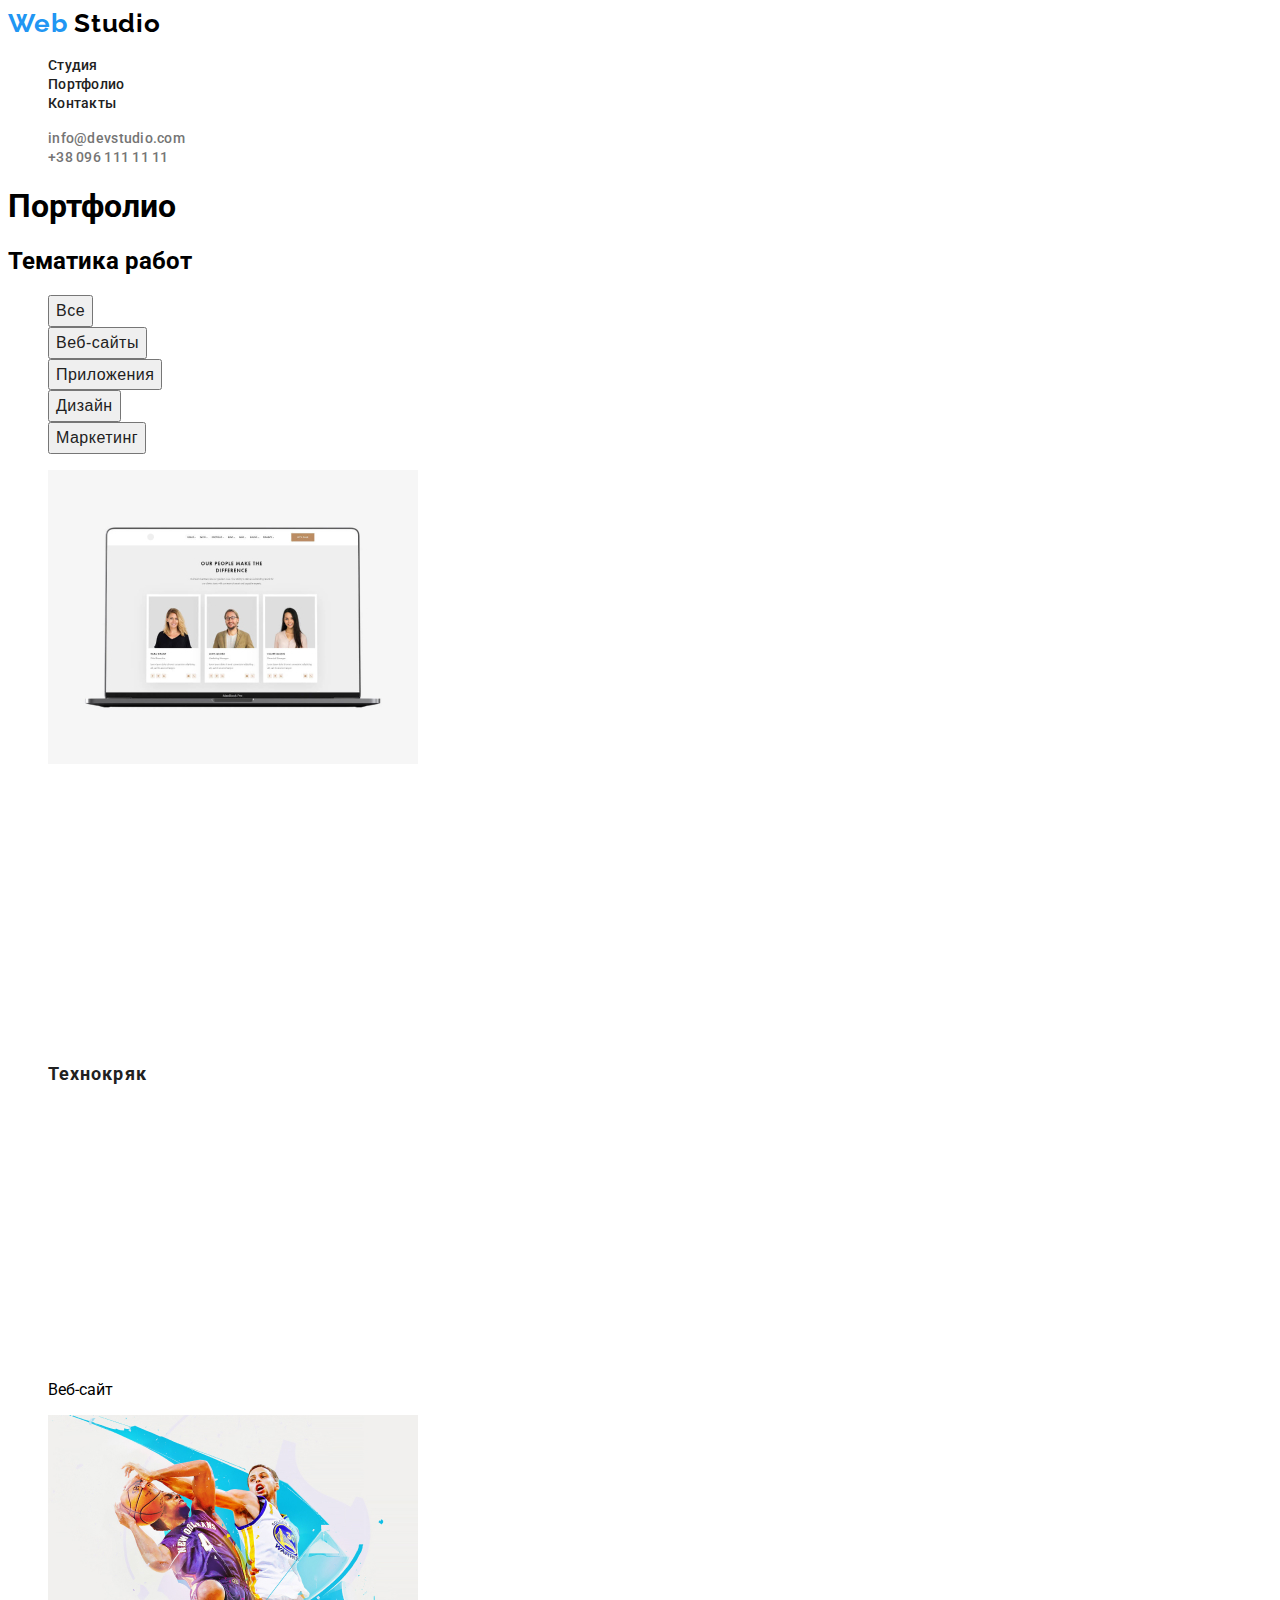
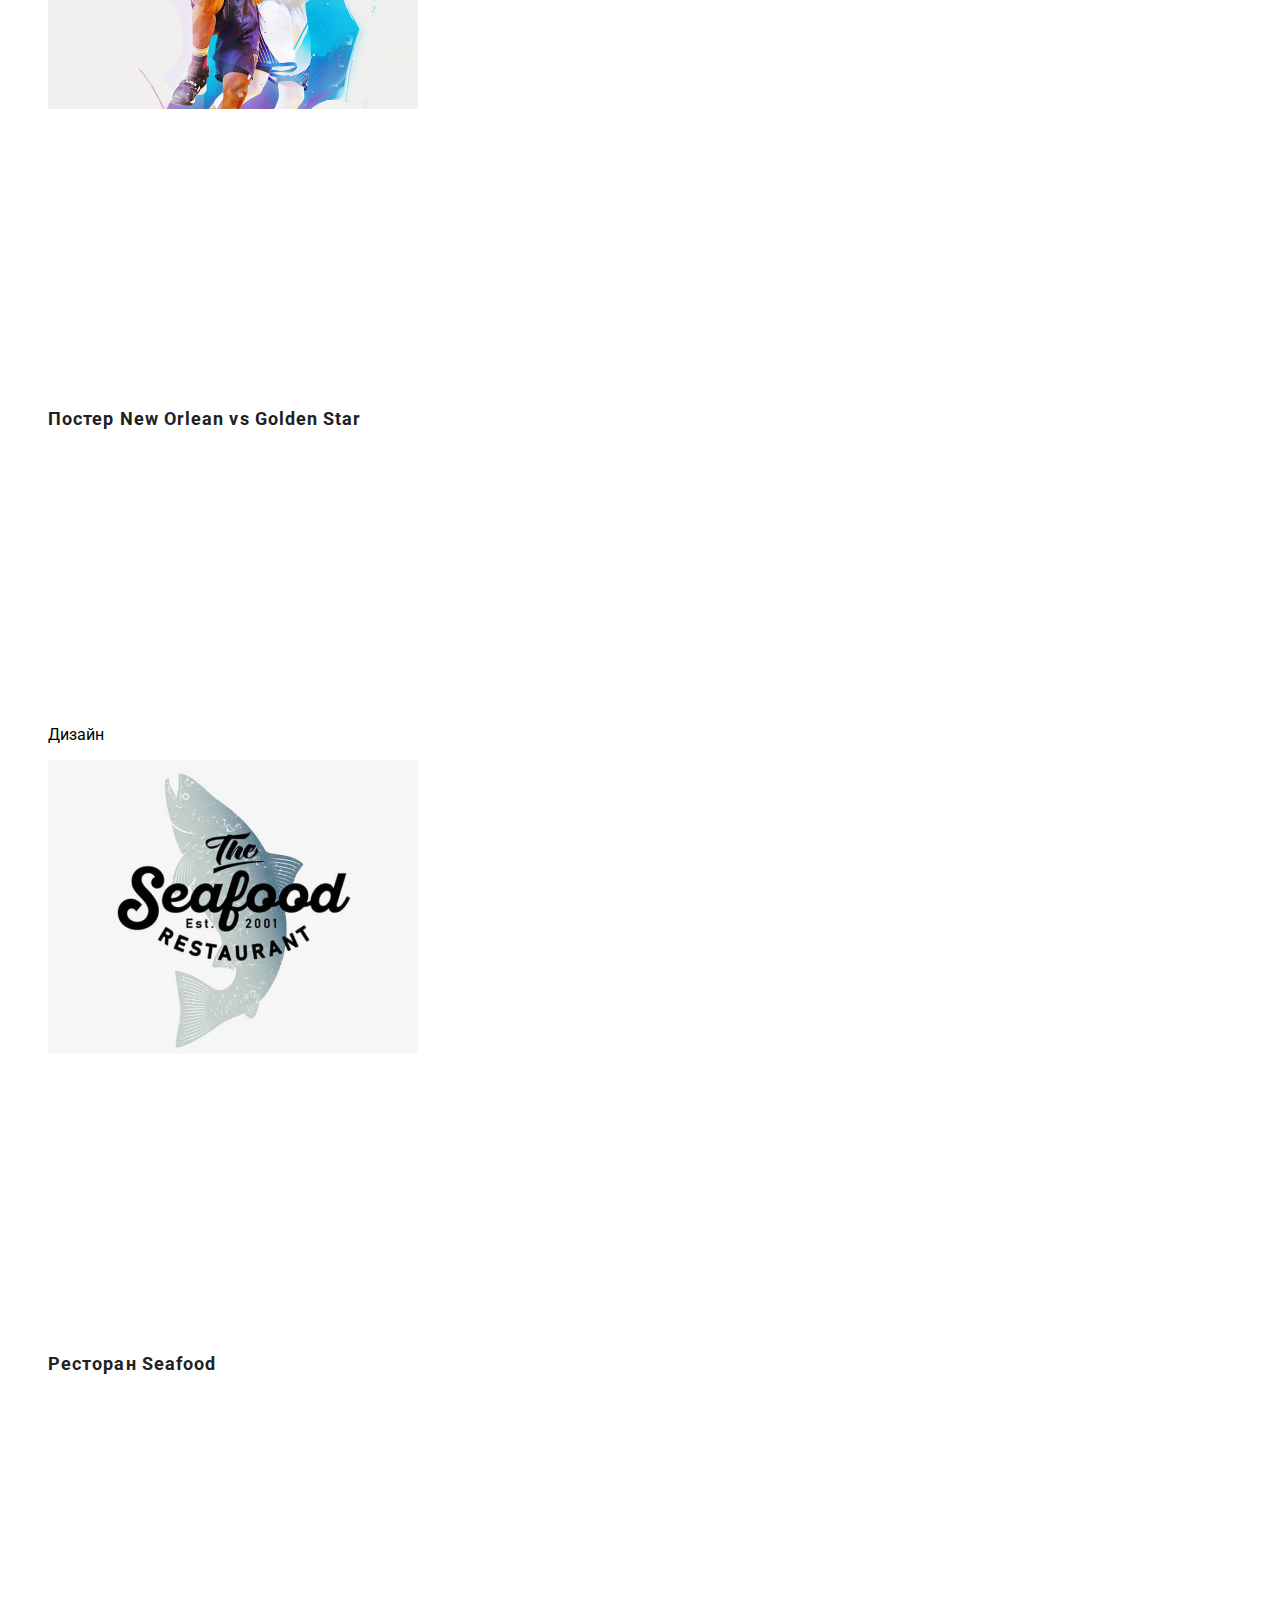
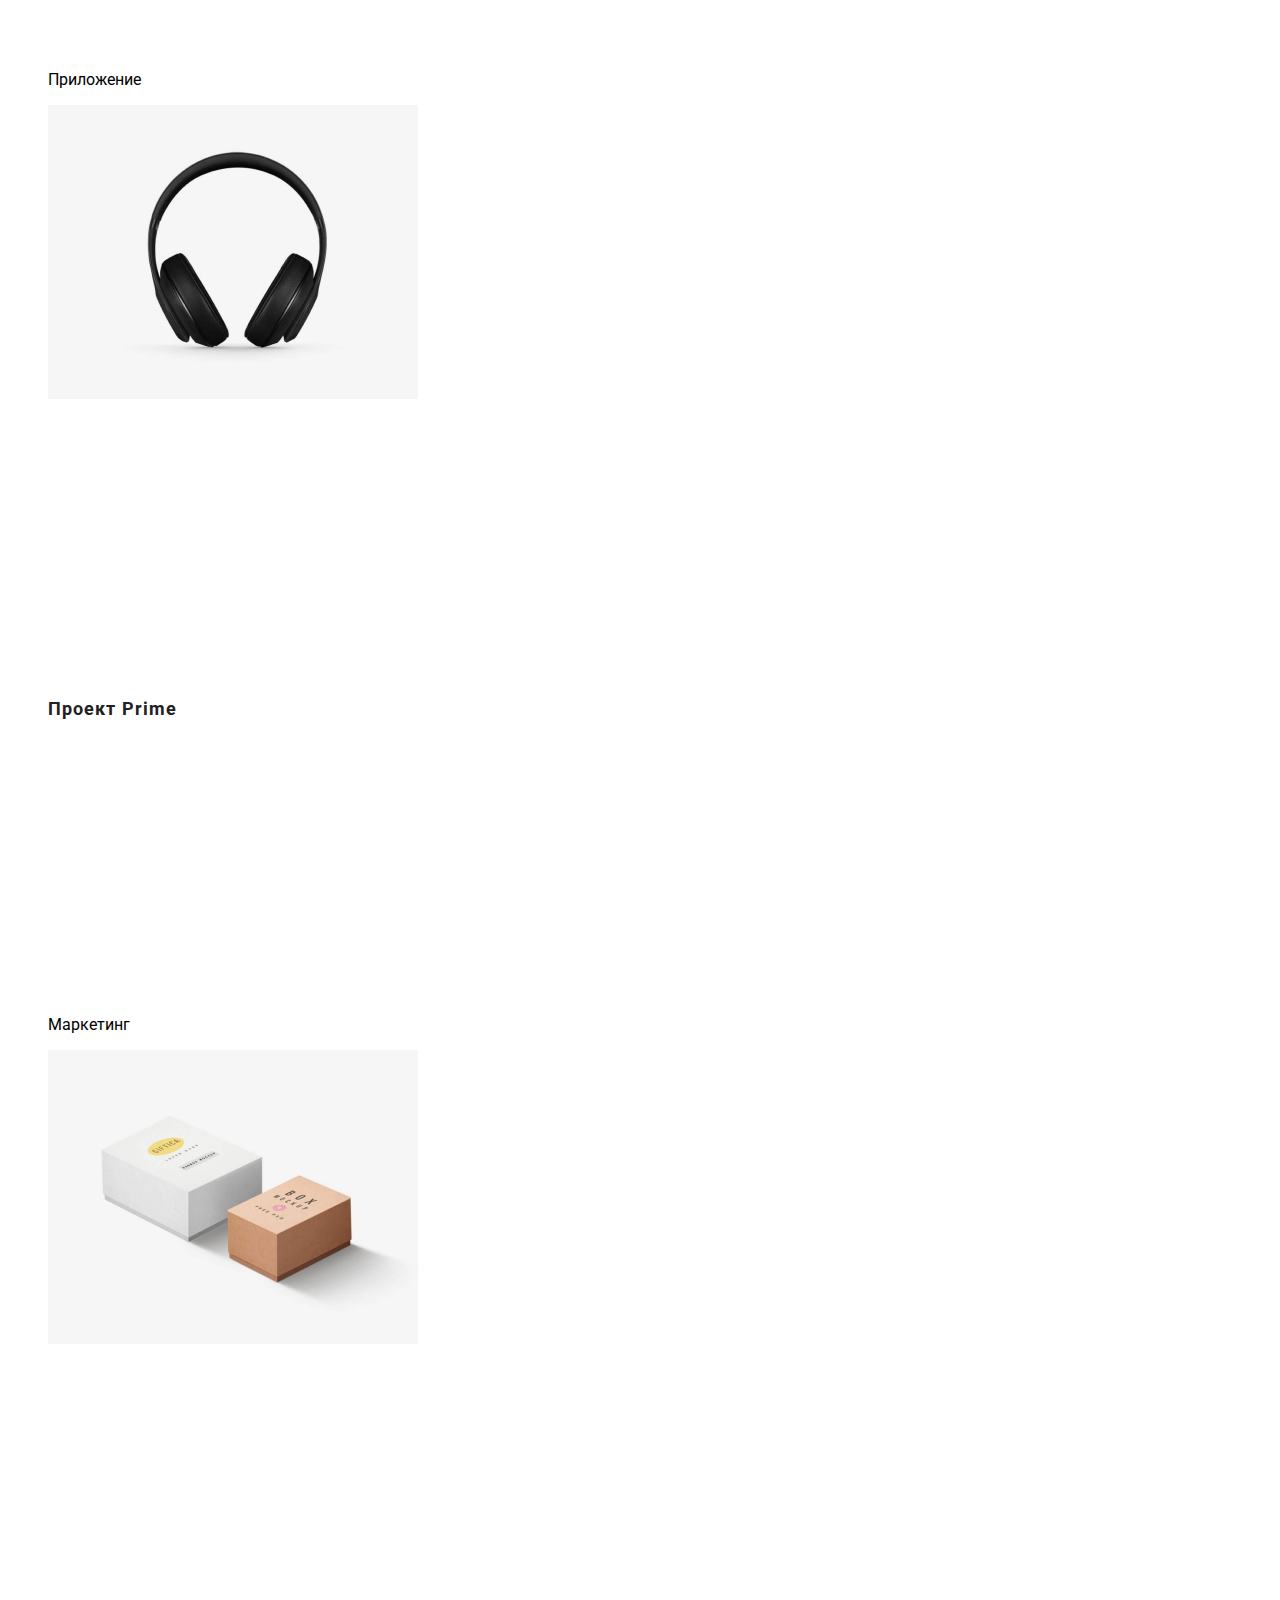
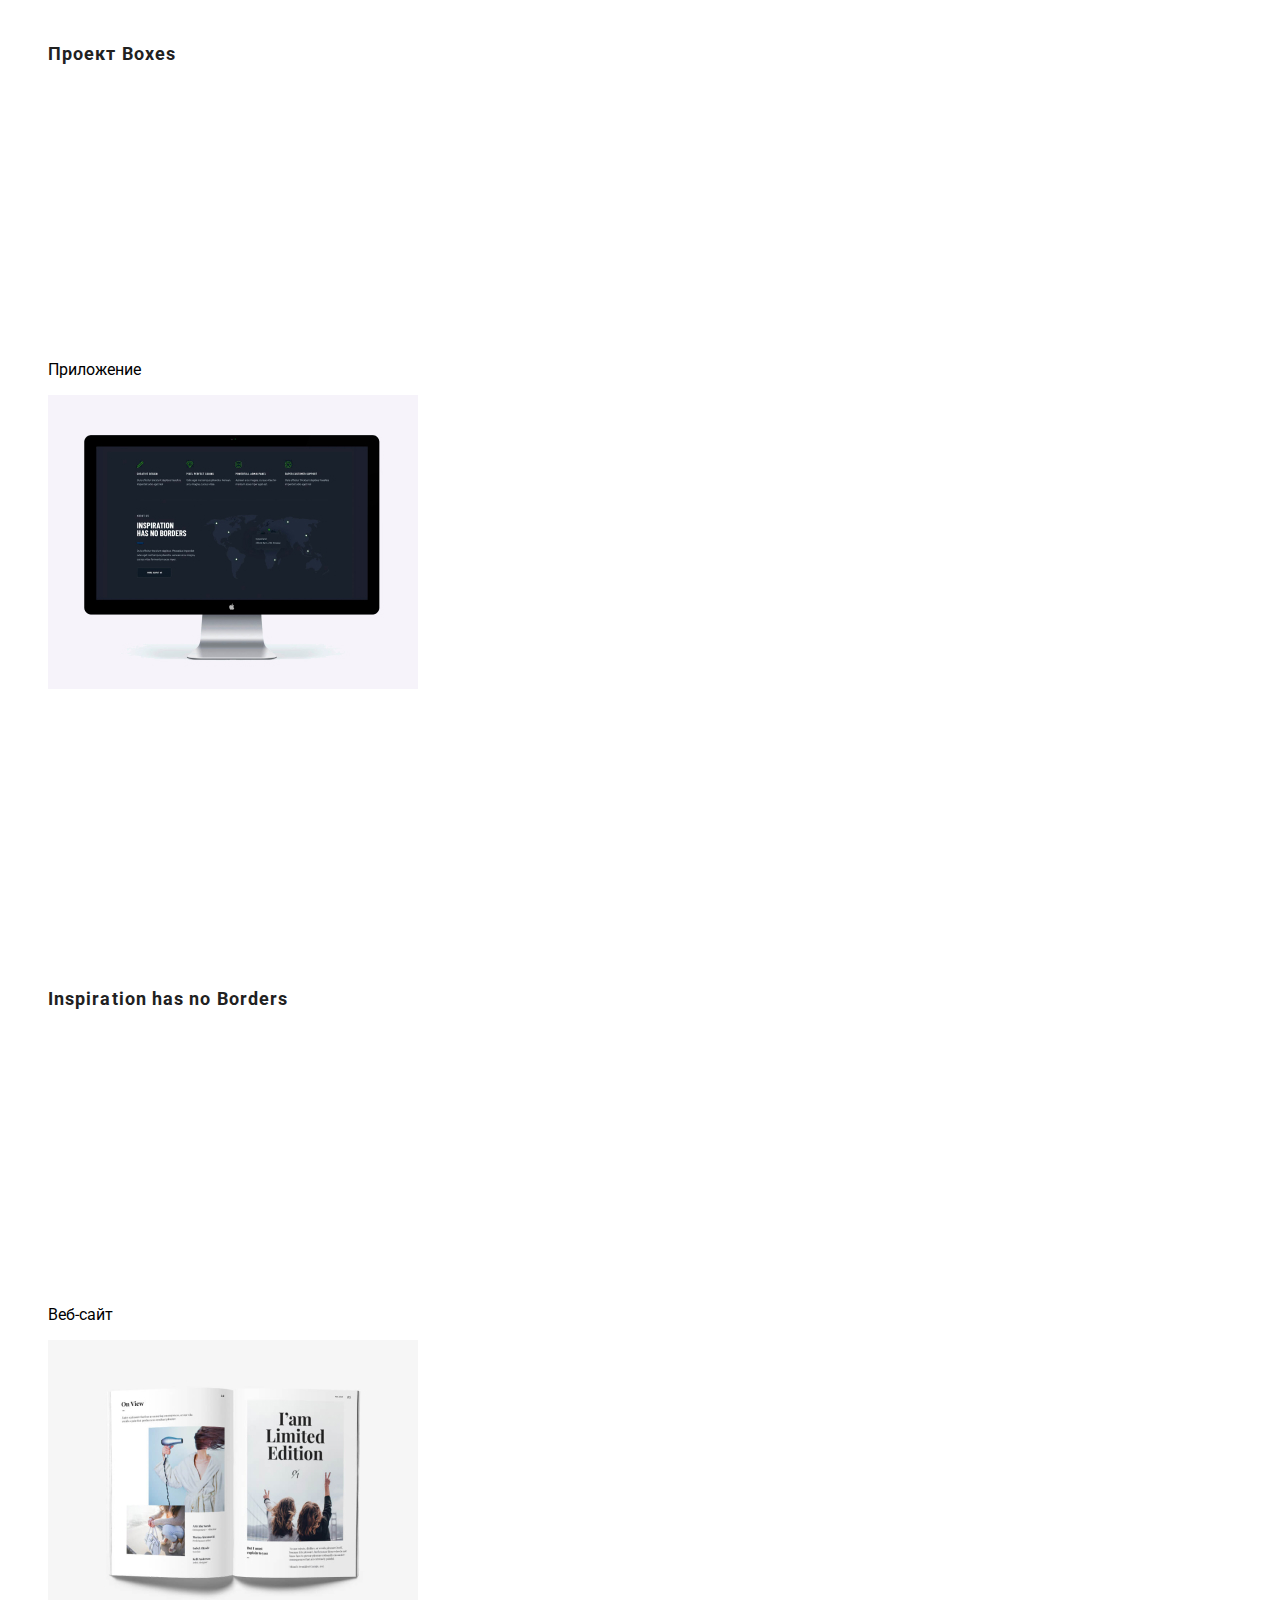
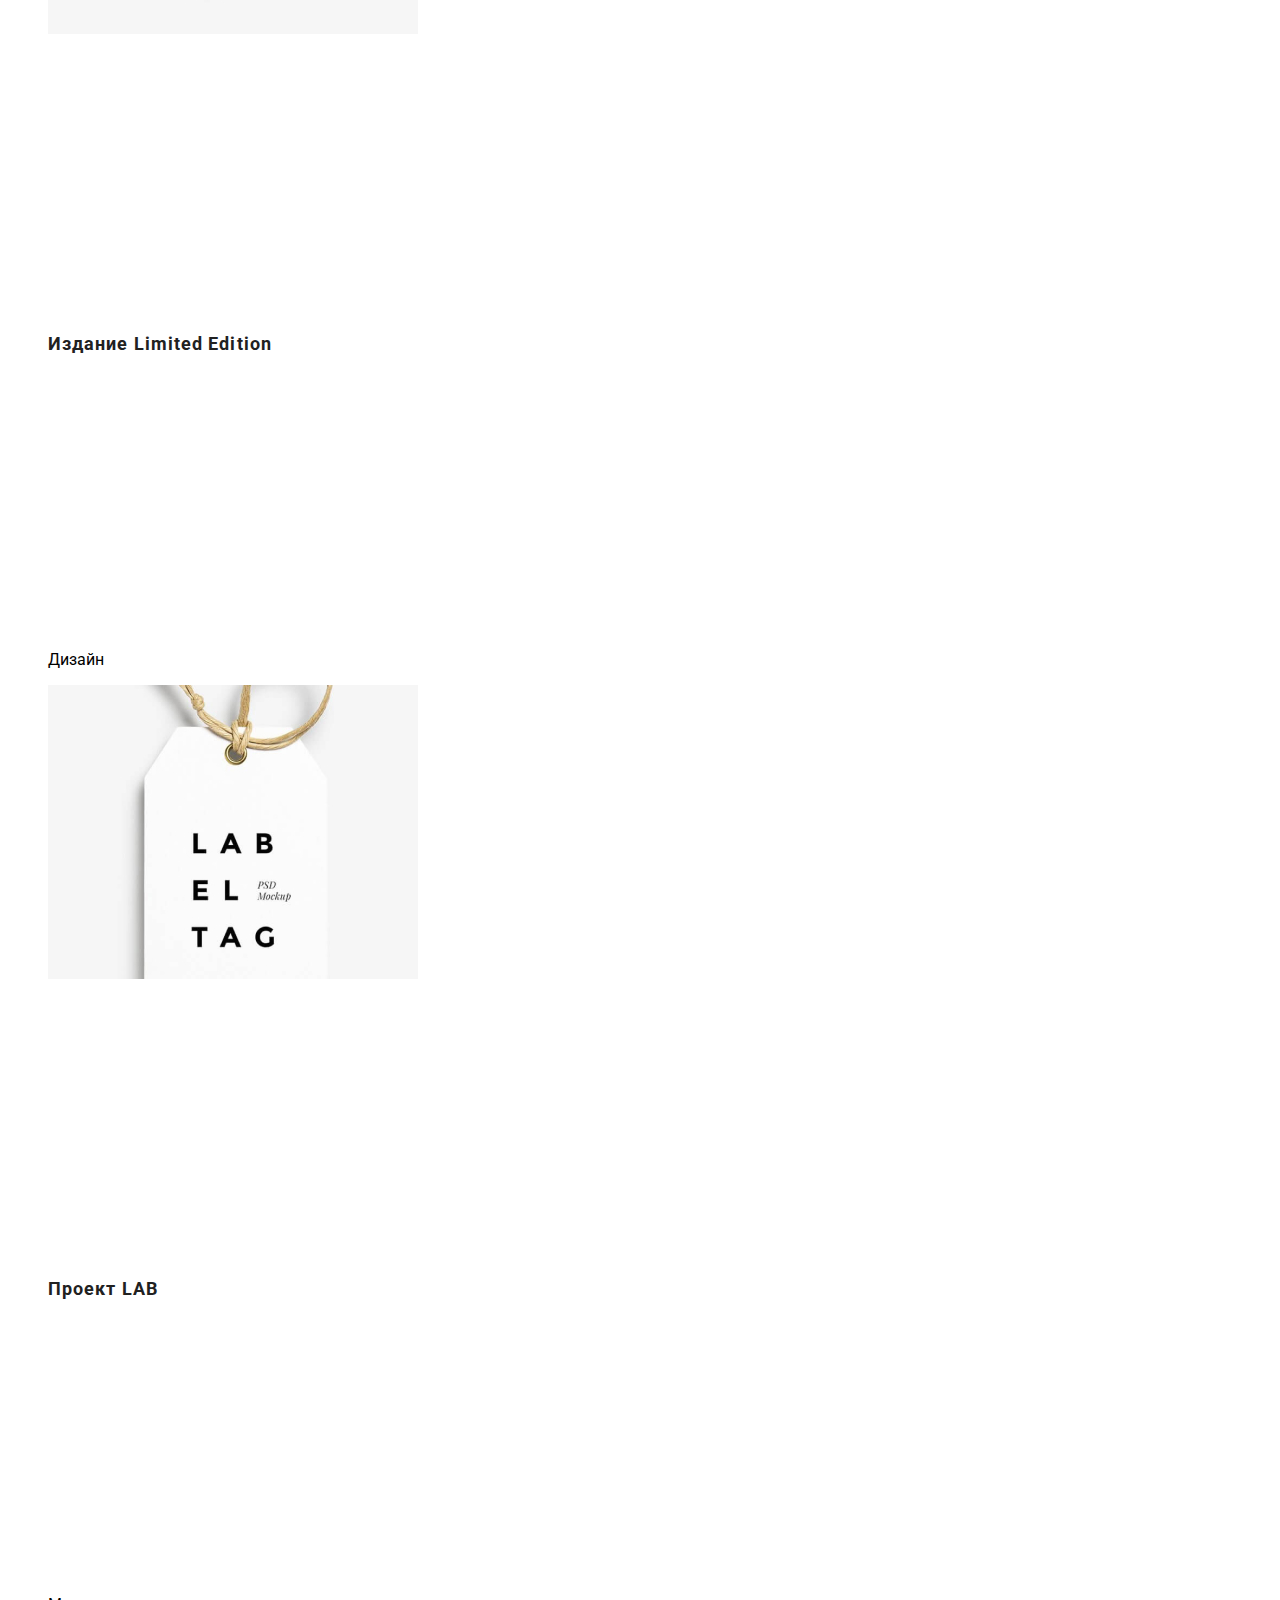
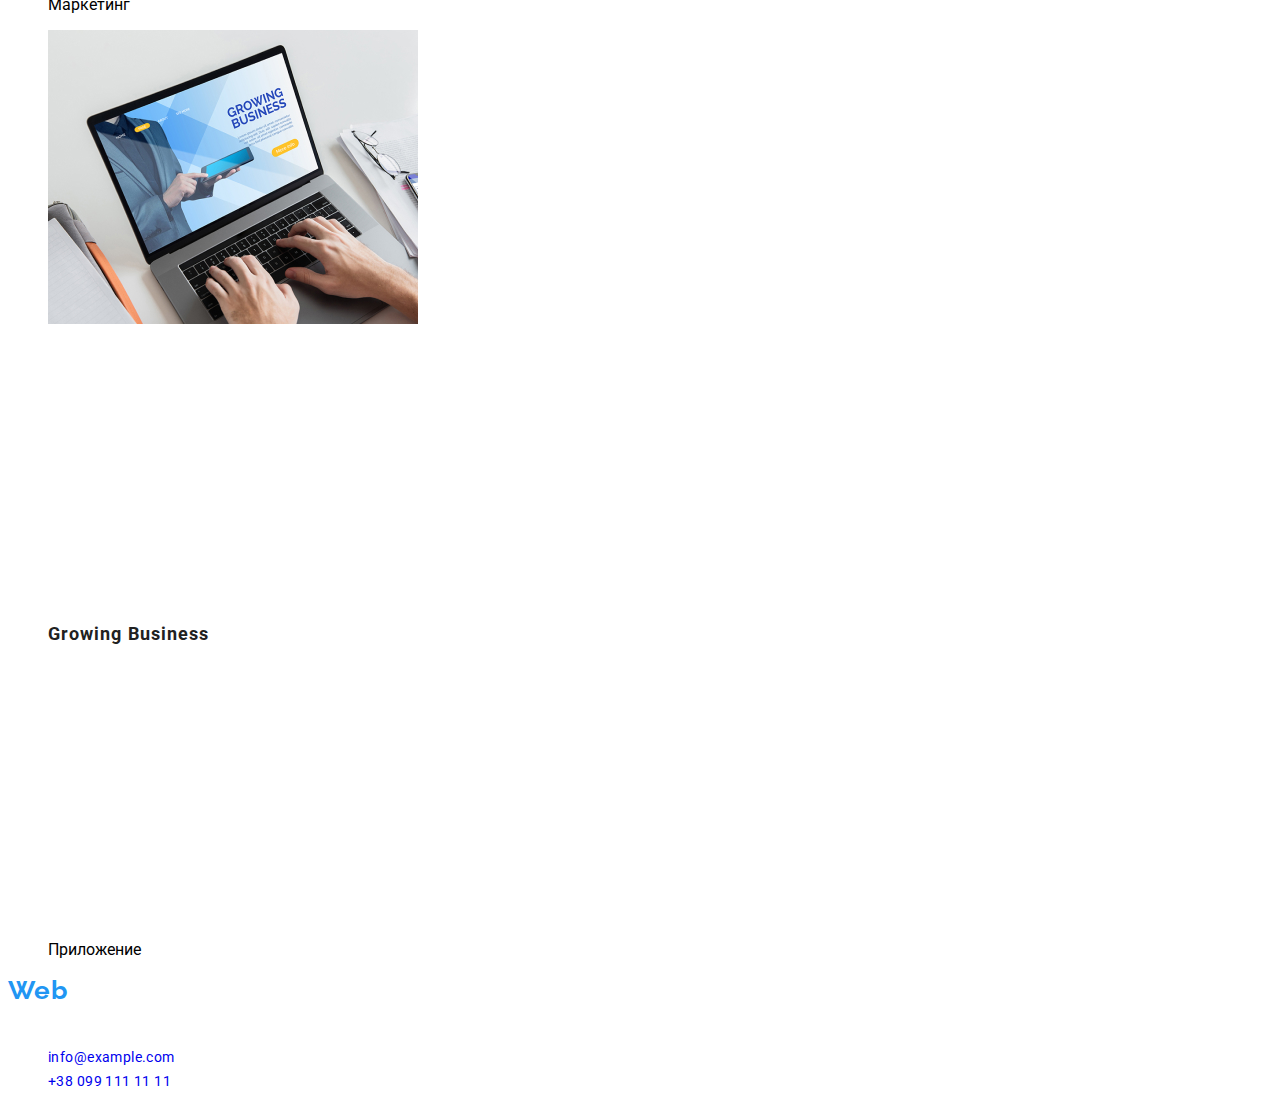
==== portfolio.html @ fb9e9bd5 "finalized index.html, created portfolio.html and styles.css" ====
<!DOCTYPE html>
<html lang="ru">
  <head>
    <meta charset="UTF-8" />
    <meta http-equiv="X-UA-Compatible" content="IE=edge" />
    <meta name="viewport" content="width=device-width, initial-scale=1.0" />
    <title>Портфолио</title>
    <link rel="preconnect" href="https://fonts.googleapis.com" />
    <link rel="preconnect" href="https://fonts.gstatic.com" crossorigin />
    <link
      href="https://fonts.googleapis.com/css2?family=Raleway:wght@700&family=Roboto:wght@400;500;700;900&display=swap"
      rel="stylesheet"
    />
    <link rel="stylesheet" href="./css/styles.css" />
  </head>
  <body>
    <header>
      <nav>
        <a class="logo link" href="" lang="en">
          Web
          <span class="logo-theme-dark">Studio</span>
        </a>
        <ul class="menu list">
          <li class="menu-item">
            <a class="menu-link link active-link" href="#studio">Студия</a>
          </li>
          <li class="menu-item">
            <a class="menu-link link" href="">Портфолио</a>
          </li>
          <li class="menu-item">
            <a class="menu-link link" href="#contacts">Контакты</a>
          </li>
        </ul>
      </nav>
      <ul class="list">
        <li>
          <a class="contact-mail link" href="mailto:info@devstudio.com">
            info@devstudio.com
          </a>
        </li>
        <li>
          <a class="contact-phone-number link" href="tel:+380961111111">
            +38 096 111 11 11
          </a>
        </li>
      </ul>
    </header>
    <main>
      <h1>Портфолио</h1>
      <section class="themes">
        <h2>Тематика работ</h2>
        <ul class="list">
          <li><button class="themes-link" type="button">Все</button></li>
          <li><button class="themes-link" type="button">Веб-сайты</button></li>
          <li><button class="themes-link" type="button">Приложения</button></li>
          <li><button class="themes-link" type="button">Дизайн</button></li>
          <li><button class="themes-link" type="button">Маркетинг</button></li>
        </ul>
      </section>
      <section>
        <!--<h2>Наши работы</h2>-->
        <ul class="list">
          <li class="our-projects">
            <img
              src="./images/portfolio/технокряк.jpg"
              width="370"
              height="294"
              alt="фото людей на экране ноутбука"
            />
            <h3 class="name-project">Технокряк</h3>
            <p class="type-project">Веб-сайт</p>
          </li>
          <li class="our-projects">
            <img
              src="./images/portfolio/Постер New Orlean vs Golden Star.jpg"
              width="370"
              height="294"
              alt="мужчины играют в баскетбол"
            />
            <h3 class="name-project">
              Постер
              <span lang="en">New Orlean vs Golden Star</span>
            </h3>
            <p class="type-project">Дизайн</p>
          </li>
          <li class="our-projects">
            <img
              src="./images/portfolio/Ресторан Seafood.jpg"
              width="370"
              height="294"
              alt="логотип ресторана"
            />
            <h3 class="name-project">
              Ресторан
              <span lang="en">Seafood</span>
            </h3>
            <p class="type-project">Приложение</p>
          </li>
          <li class="our-projects">
            <img
              src="./images/portfolio/Проект Prime.jpg"
              width="370"
              height="294"
              alt="изображение наушников"
            />
            <h3 class="name-project">
              Проект
              <span lang="en">Prime</span>
            </h3>
            <p class="type-project">Маркетинг</p>
          </li>
          <li class="our-projects">
            <img
              src="./images/portfolio/Проект Boxes.jpg"
              width="370"
              height="294"
              alt="две коробки"
            />
            <h3 class="name-project">
              Проект
              <span lang="en">Boxes</span>
            </h3>
            <p class="type-project">Приложение</p>
          </li>
          <li class="our-projects">
            <img
              src="./images/portfolio/Inspiration has no Borders.jpg"
              width="370"
              height="294"
              alt="изображение сайта на мониторе"
            />
            <h3 class="name-project" lang="en">Inspiration has no Borders</h3>
            <p class="type-project">Веб-сайт</p>
          </li>
          <li class="our-projects">
            <img
              src="./images/portfolio/Издание Limited Edition.jpg"
              width="370"
              height="294"
              alt="раскрытый журнал"
            />
            <h3 class="name-project">
              Издание
              <span lang="en">Limited Edition</span>
            </h3>
            <p class="type-project">Дизайн</p>
          </li>
          <li class="our-projects">
            <img
              src="./images/portfolio/Проект LAB.jpg"
              width="370"
              height="294"
              alt="ярлык с логотипом"
            />
            <h3 class="name-project">
              Проект
              <span lang="en">LAB</span>
            </h3>
            <p class="type-project">Маркетинг</p>
          </li>
          <li class="our-projects">
            <img
              src="./images/portfolio/Growing Business.jpg"
              width="370"
              height="294"
              alt="мужские руки на клавиатуре ноутбука"
            />
            <h3 class="name-project" lang="en">Growing Business</h3>
            <p class="type-project">Приложение</p>
          </li>
        </ul>
      </section>
    </main>
    <footer id="contacts">
      <a class="logo link" href="" lang="en">
        Web
        <span class="logo-theme-light">Studio</span>
      </a>
      <address>
        <ul class="contact-list list">
          <li class="contact-list-item">
            <a
              class="link location"
              href="https://goo.gl/maps/EiWbAoDr9SkQRKCE8"
              target="_blank"
              rel="noopener noreferrer"
            >
              г. Киев, пр-т Леси Украинки, 26
            </a>
          </li>
          <li class="contact-list-item">
            <a class="link" href="mailto:info@example.com">info@example.com</a>
          </li>
          <li class="contact-list-item">
            <a class="link" href="tel:+380991111111">+38 099 111 11 11</a>
          </li>
        </ul>
      </address>
    </footer>
  </body>
</html>
---- css/styles.css ----
:root {
  --main-font: 'Roboto', sans-serif;
  --secondary-font: 'Raleway', sans-serif;
}
.link {
  text-decoration: none;
}
.list {
  list-style: none;
}
body {
  font-family: var(--main-font);
}
/*============ HEADER ============*/
.menu-link {
  font-weight: 500;
  font-size: 14px;
  line-height: 1.14;
  letter-spacing: 0.02em;
  color: #212121;
}
.active-link:active {
  color: #2196f3;
}

.contact-mail {
  font-weight: 500;
  font-size: 14px;
  line-height: 1.14;
  letter-spacing: 0.02em;
  color: #757575;
}
.contact-mail:hover,
.contact-mail:focus {
  color: #2196f3;
}

.contact-phone-number {
  font-weight: 500;
  font-size: 14px;
  line-height: 1.14;
  letter-spacing: 0.02em;
  color: #757575;
}

/*============ /HEADER ============*/
/*============ HERO ============*/
.hero-title {
  font-weight: 900;
  font-size: 44px;
  line-height: 1.36;
  text-align: center;
  letter-spacing: 0.06em;
  text-transform: uppercase;
  color: #ffffff;
}
.modal-btn {
  font-weight: 700;
  font-size: 16px;
  line-height: 1.88;
  display: flex;
  align-items: center;
  text-align: center;
  letter-spacing: 0.06em;
  color: #ffffff;
}
.modal-btn:hover,
.modal-btn:focus {
  color: #ffffff;
}
/*============ /HERO ============*/
/*============ COMPONENTS ============*/
.logo {
  font-family: var(--secondary-font);
  font-weight: 700;
  font-size: 26px;
  line-height: 1.19;
  letter-spacing: 0.03em;
  color: #2196f3;
}
.logo-theme-dark {
  color: black;
}
.logo-theme-light {
  color: white;
}
.peculiarities-subtitle {
  font-weight: 700;
  font-size: 14px;
  line-height: 1.14;
  letter-spacing: 0.03em;
  text-transform: uppercase;
  color: #212121;
}
.peculiarities-text {
  font-weight: 400;
  font-size: 14px;
  line-height: 1.71;
  letter-spacing: 0.03em;
  color: #757575;
}
.subtitle {
  font-weight: 700;
  font-size: 36px;
  line-height: 1.17;
  text-align: center;
  letter-spacing: 0.03em;
  color: #212121;
}
.name-employee {
  font-weight: 500;
  font-size: 16px;
  line-height: 1.19;
  text-align: center;
  letter-spacing: 0.03em;
  color: #212121;
}
.function-employee {
  font-weight: 400;
  font-size: 16px;
  line-height: 1.19;
  text-align: center;
  letter-spacing: 0.03em;
  color: #757575;
}
.contact-list-item {
  font-style: normal;
  font-weight: 400;
  font-size: 14px;
  line-height: 1.71;
  letter-spacing: 0.03em;
  color: rgba(255, 255, 255, 0.6);
}
.location {
  color: #ffffff;
}
.themes-link {
  font-weight: 500;
  font-size: 16px;
  line-height: 1.62;
  text-align: center;
  letter-spacing: 0.03em;
  color: #212121;
  cursor: pointer;
}
.themes-link:hover,
.themes-link:focus {
  background-color: #2196f3;
  color: #ffffff;
}
.name-project {
  font-weight: 700;
  font-size: 18px;
  line-height: 32;
  letter-spacing: 0.06em;
  color: #212121;
}
.type-projects {
  font-weight: 400;
  font-size: 16px;
  line-height: 1.9;
  letter-spacing: 0.03em;
  color: #757575;
}
/*============ /COMPONENTS ============*/
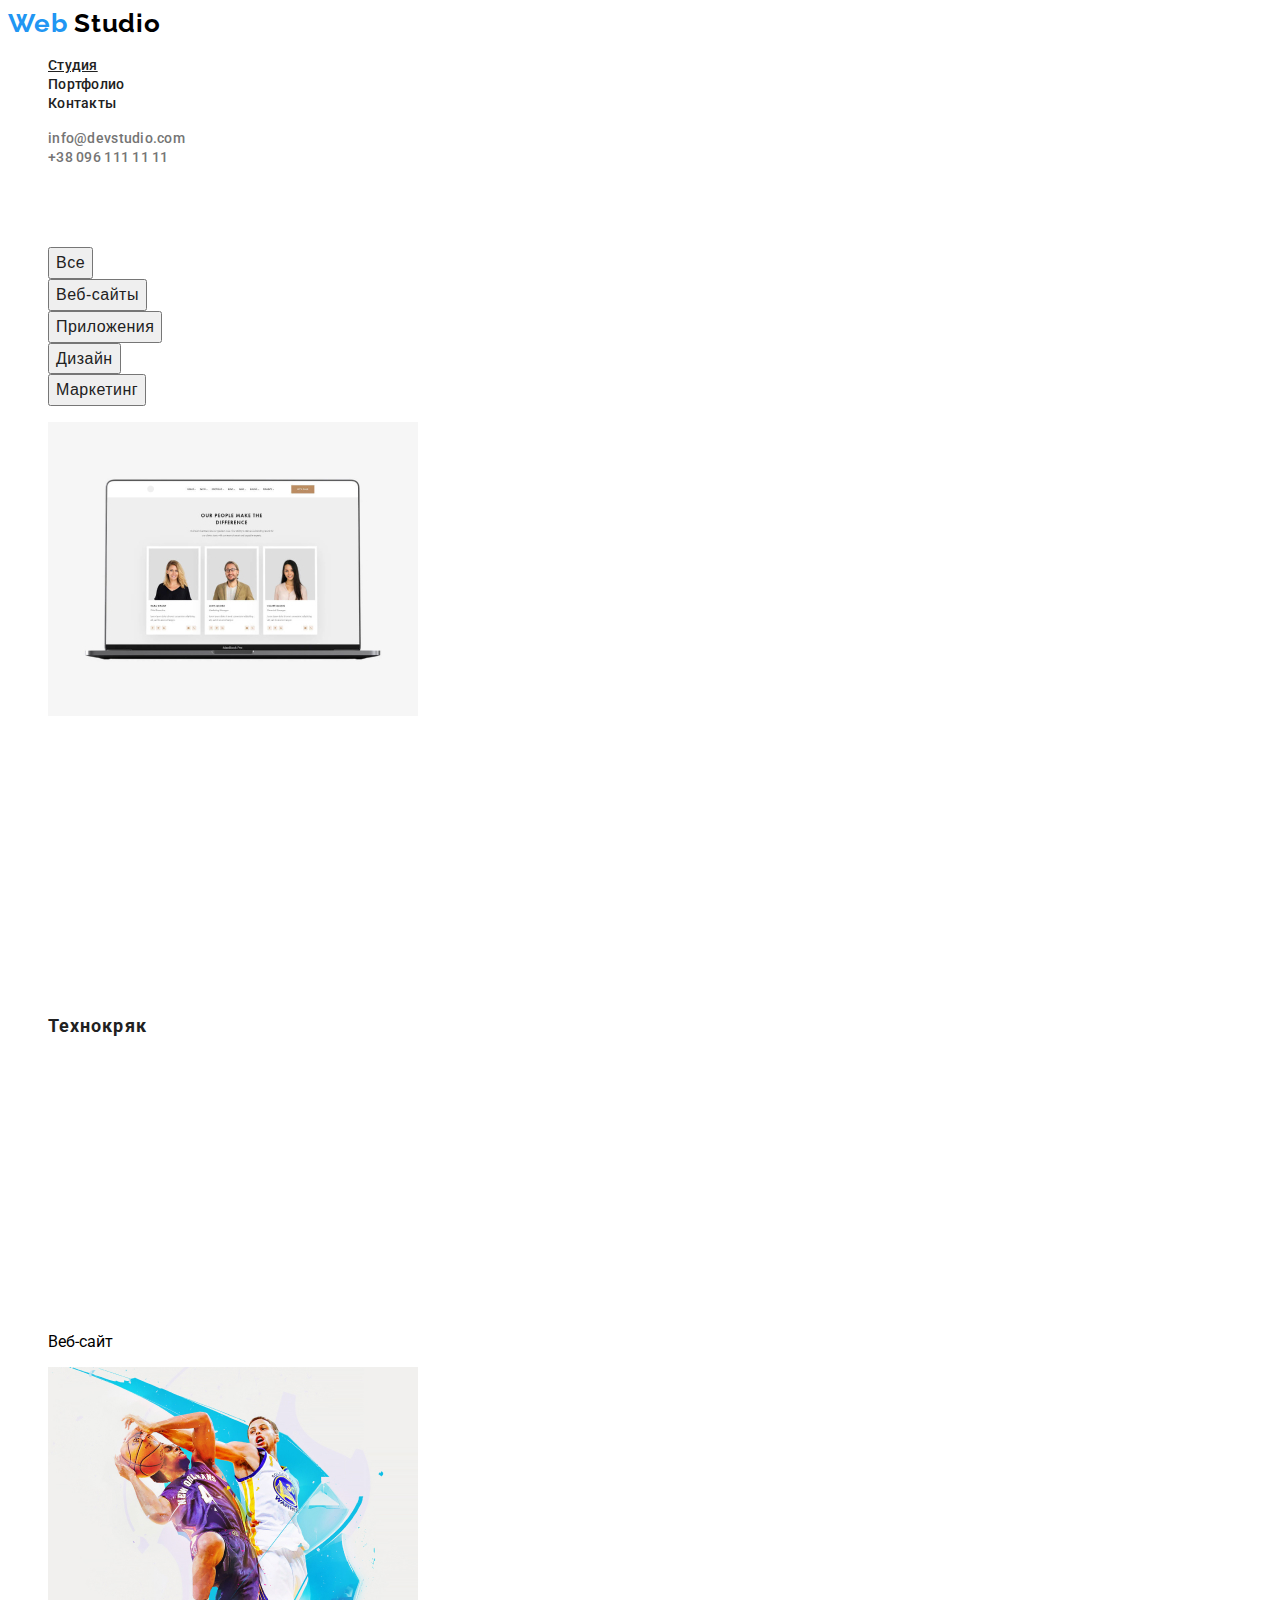
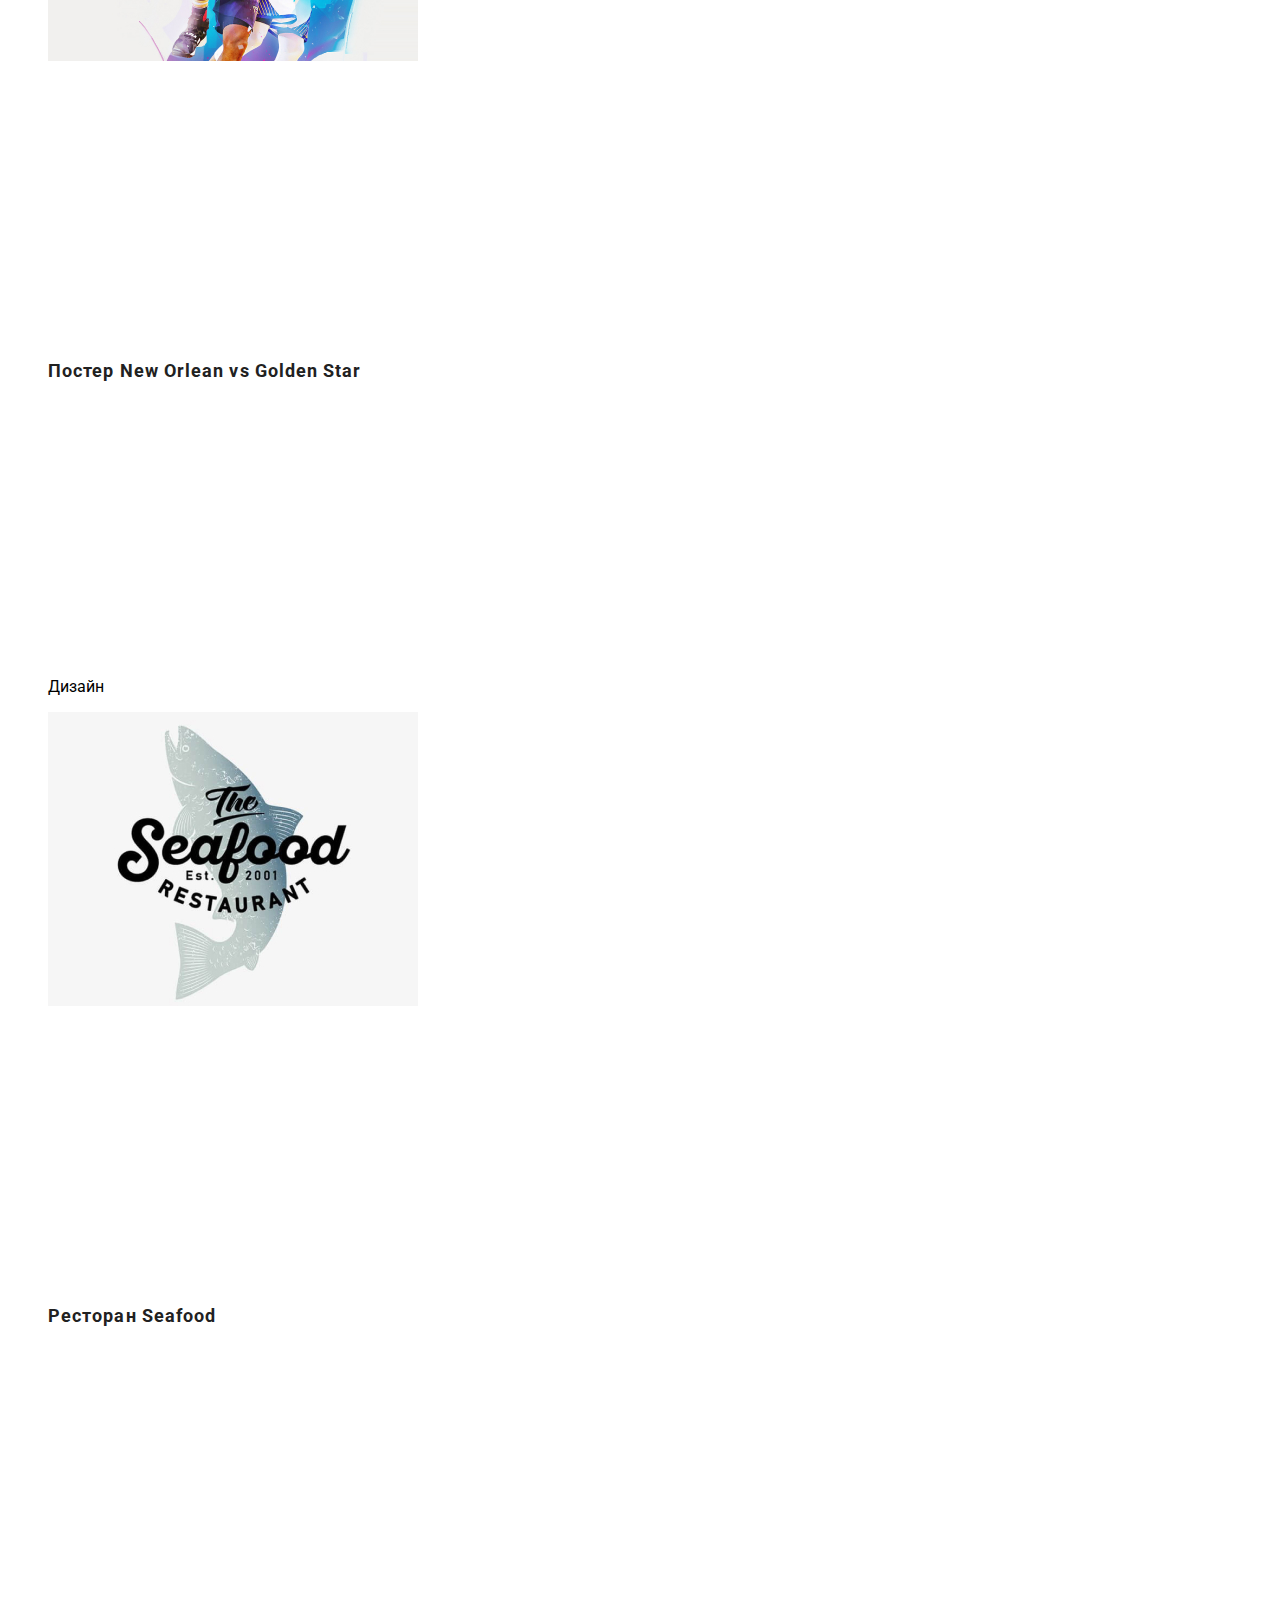
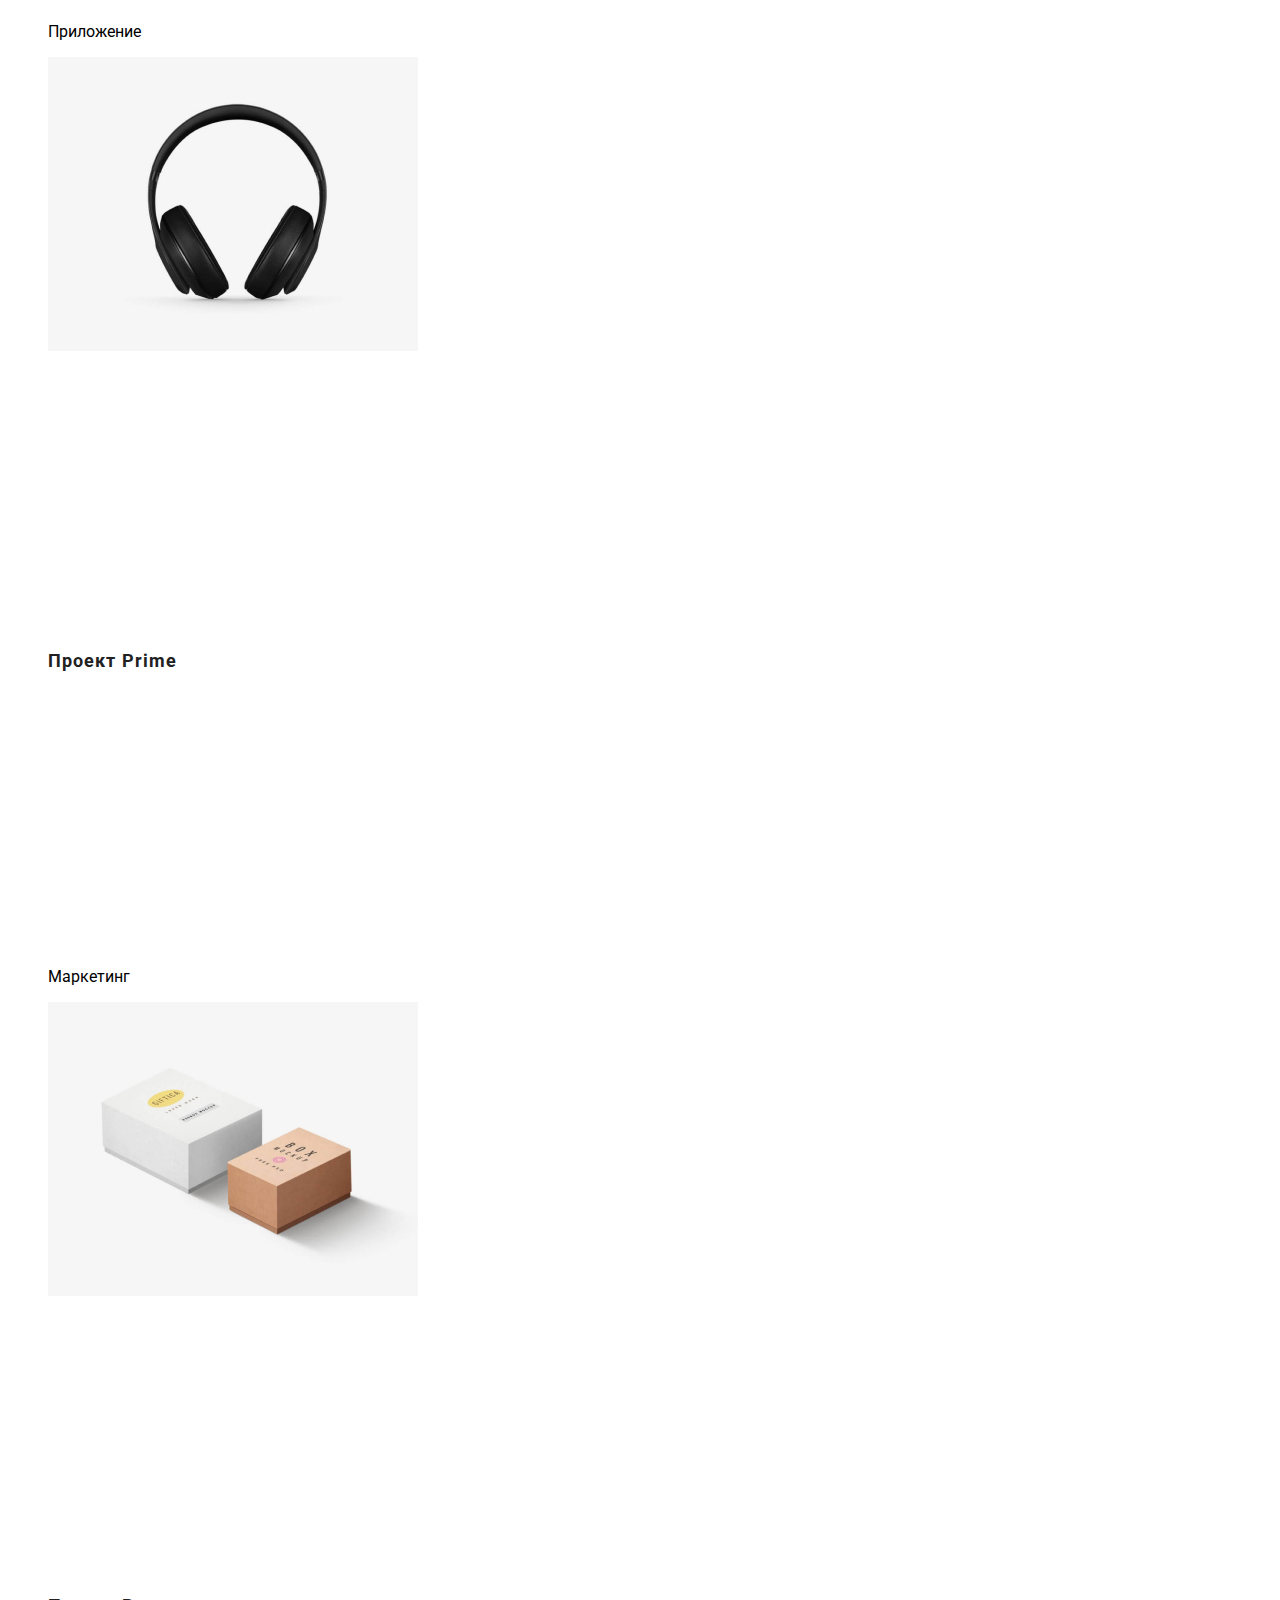
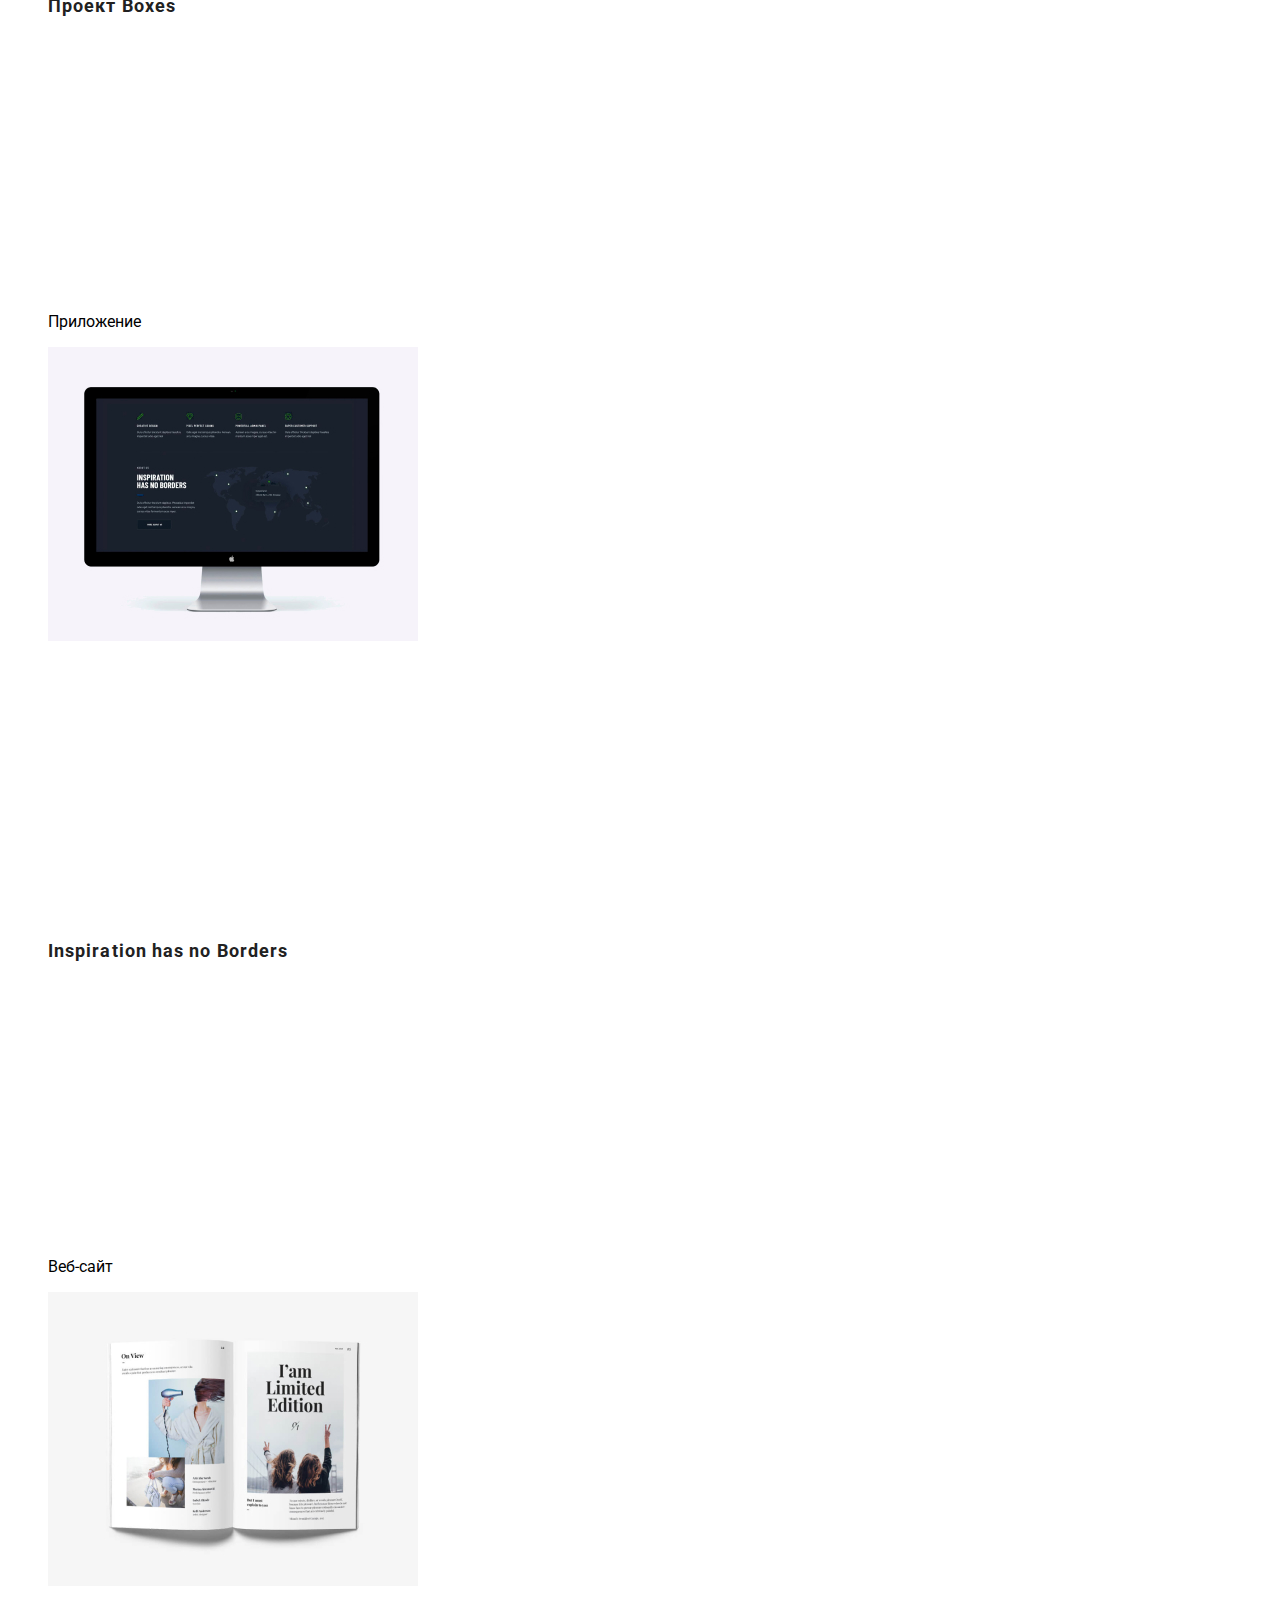
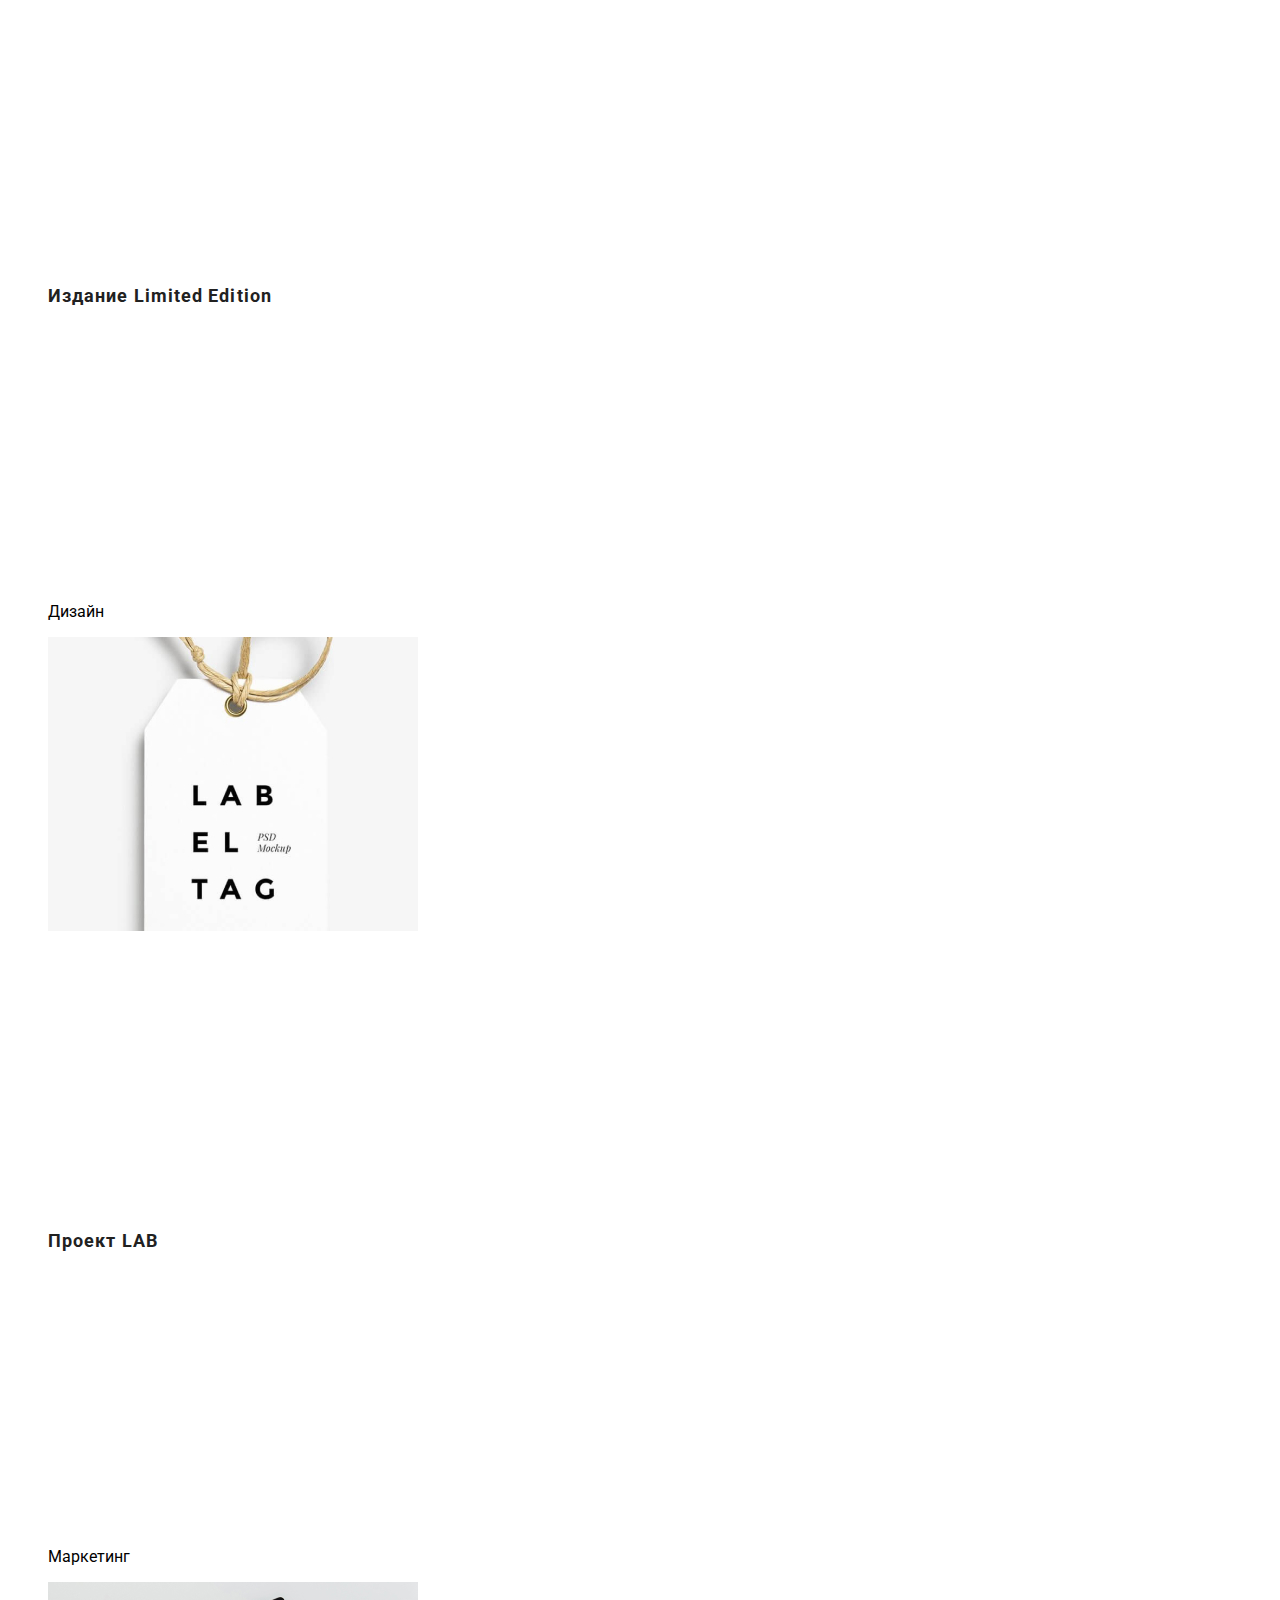
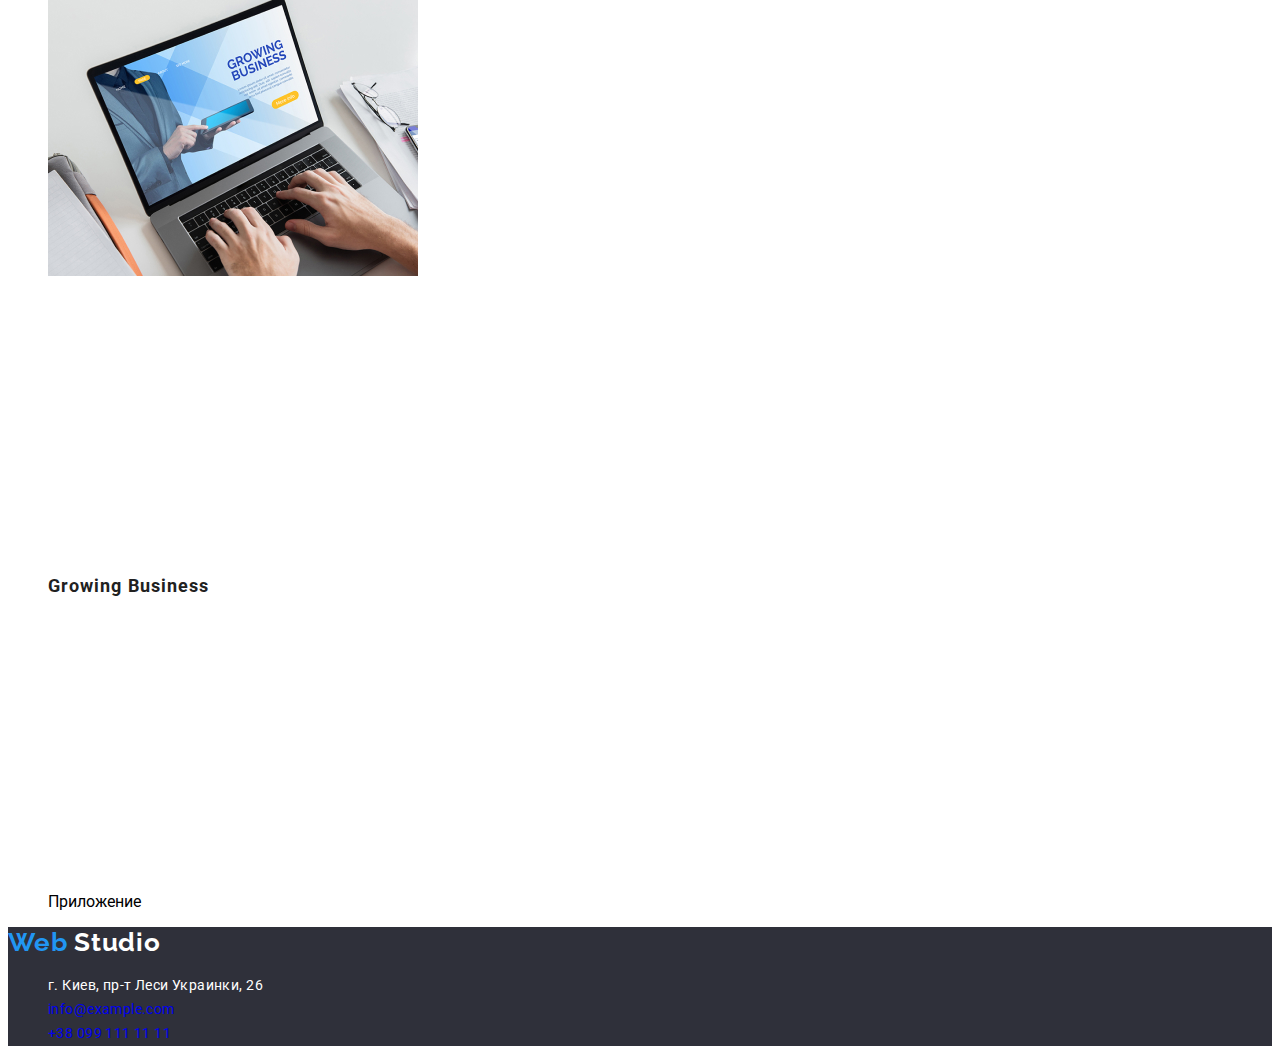
==== commit 32c2cc19: "fixed bugs" ====
--- a/portfolio.html
+++ b/portfolio.html
@@ -22,7 +22,7 @@
         </a>
         <ul class="menu list">
           <li class="menu-item">
-            <a class="menu-link link active-link" href="#studio">Студия</a>
+            <a class="menu-link" href="#studio">Студия</a>
           </li>
           <li class="menu-item">
             <a class="menu-link link" href="">Портфолио</a>
@@ -46,9 +46,8 @@
       </ul>
     </header>
     <main>
-      <h1>Портфолио</h1>
-      <section class="themes">
-        <h2>Тематика работ</h2>
+      <h1 class="title-projects">Портфолио</h1>
+      <section class="projects">
         <ul class="list">
           <li><button class="themes-link" type="button">Все</button></li>
           <li><button class="themes-link" type="button">Веб-сайты</button></li>
@@ -56,9 +55,6 @@
           <li><button class="themes-link" type="button">Дизайн</button></li>
           <li><button class="themes-link" type="button">Маркетинг</button></li>
         </ul>
-      </section>
-      <section>
-        <!--<h2>Наши работы</h2>-->
         <ul class="list">
           <li class="our-projects">
             <img
@@ -72,7 +68,7 @@
           </li>
           <li class="our-projects">
             <img
-              src="./images/portfolio/Постер New Orlean vs Golden Star.jpg"
+              src="./images/portfolio/New-Orlean-vs-Golden-Star.jpg"
               width="370"
               height="294"
               alt="мужчины играют в баскетбол"
@@ -85,7 +81,7 @@
           </li>
           <li class="our-projects">
             <img
-              src="./images/portfolio/Ресторан Seafood.jpg"
+              src="./images/portfolio/Seafood.jpg"
               width="370"
               height="294"
               alt="логотип ресторана"
@@ -98,7 +94,7 @@
           </li>
           <li class="our-projects">
             <img
-              src="./images/portfolio/Проект Prime.jpg"
+              src="./images/portfolio/Prime.jpg"
               width="370"
               height="294"
               alt="изображение наушников"
@@ -111,7 +107,7 @@
           </li>
           <li class="our-projects">
             <img
-              src="./images/portfolio/Проект Boxes.jpg"
+              src="./images/portfolio/Boxes.jpg"
               width="370"
               height="294"
               alt="две коробки"
@@ -124,7 +120,7 @@
           </li>
           <li class="our-projects">
             <img
-              src="./images/portfolio/Inspiration has no Borders.jpg"
+              src="./images/portfolio/Inspiration-has-no-Border.jpg"
               width="370"
               height="294"
               alt="изображение сайта на мониторе"
@@ -134,7 +130,7 @@
           </li>
           <li class="our-projects">
             <img
-              src="./images/portfolio/Издание Limited Edition.jpg"
+              src="./images/portfolio/Limited-Edition.jpg"
               width="370"
               height="294"
               alt="раскрытый журнал"
@@ -147,7 +143,7 @@
           </li>
           <li class="our-projects">
             <img
-              src="./images/portfolio/Проект LAB.jpg"
+              src="./images/portfolio/LAB.jpg"
               width="370"
               height="294"
               alt="ярлык с логотипом"
@@ -160,7 +156,7 @@
           </li>
           <li class="our-projects">
             <img
-              src="./images/portfolio/Growing Business.jpg"
+              src="./images/portfolio/Growing-Business.jpg"
               width="370"
               height="294"
               alt="мужские руки на клавиатуре ноутбука"
--- a/css/styles.css
+++ b/css/styles.css
@@ -19,7 +19,8 @@
   letter-spacing: 0.02em;
   color: #212121;
 }
-.active-link:active {
+.menu-link:hover,
+.menu-link:focus {
   color: #2196f3;
 }
 
@@ -42,9 +43,15 @@
   letter-spacing: 0.02em;
   color: #757575;
 }
-
+.contact-phone-number:hover,
+.contact-phone-number:focus {
+  color: #2196f3;
+}
 /*============ /HEADER ============*/
 /*============ HERO ============*/
+.hero {
+  background-color: #2f303a;
+}
 .hero-title {
   font-weight: 900;
   font-size: 44px;
@@ -63,6 +70,8 @@
   text-align: center;
   letter-spacing: 0.06em;
   color: #ffffff;
+  background-color: #2196f3;
+  cursor: pointer;
 }
 .modal-btn:hover,
 .modal-btn:focus {
@@ -131,6 +140,10 @@
   letter-spacing: 0.03em;
   color: rgba(255, 255, 255, 0.6);
 }
+.contact-list-item:hover,
+.contact-list-item:focus {
+  color: #2196f3;
+}
 .location {
   color: #ffffff;
 }
@@ -163,3 +176,13 @@
   color: #757575;
 }
 /*============ /COMPONENTS ============*/
+/*============ FOOTER ============*/
+footer {
+  background-color: #2f303a;
+}
+/*============ /FOOTER ============*/
+/*============ PORTFOLIO ============*/
+.title-projects {
+  visibility: hidden;
+}
+/*============ /PORTFOLIO ============*/
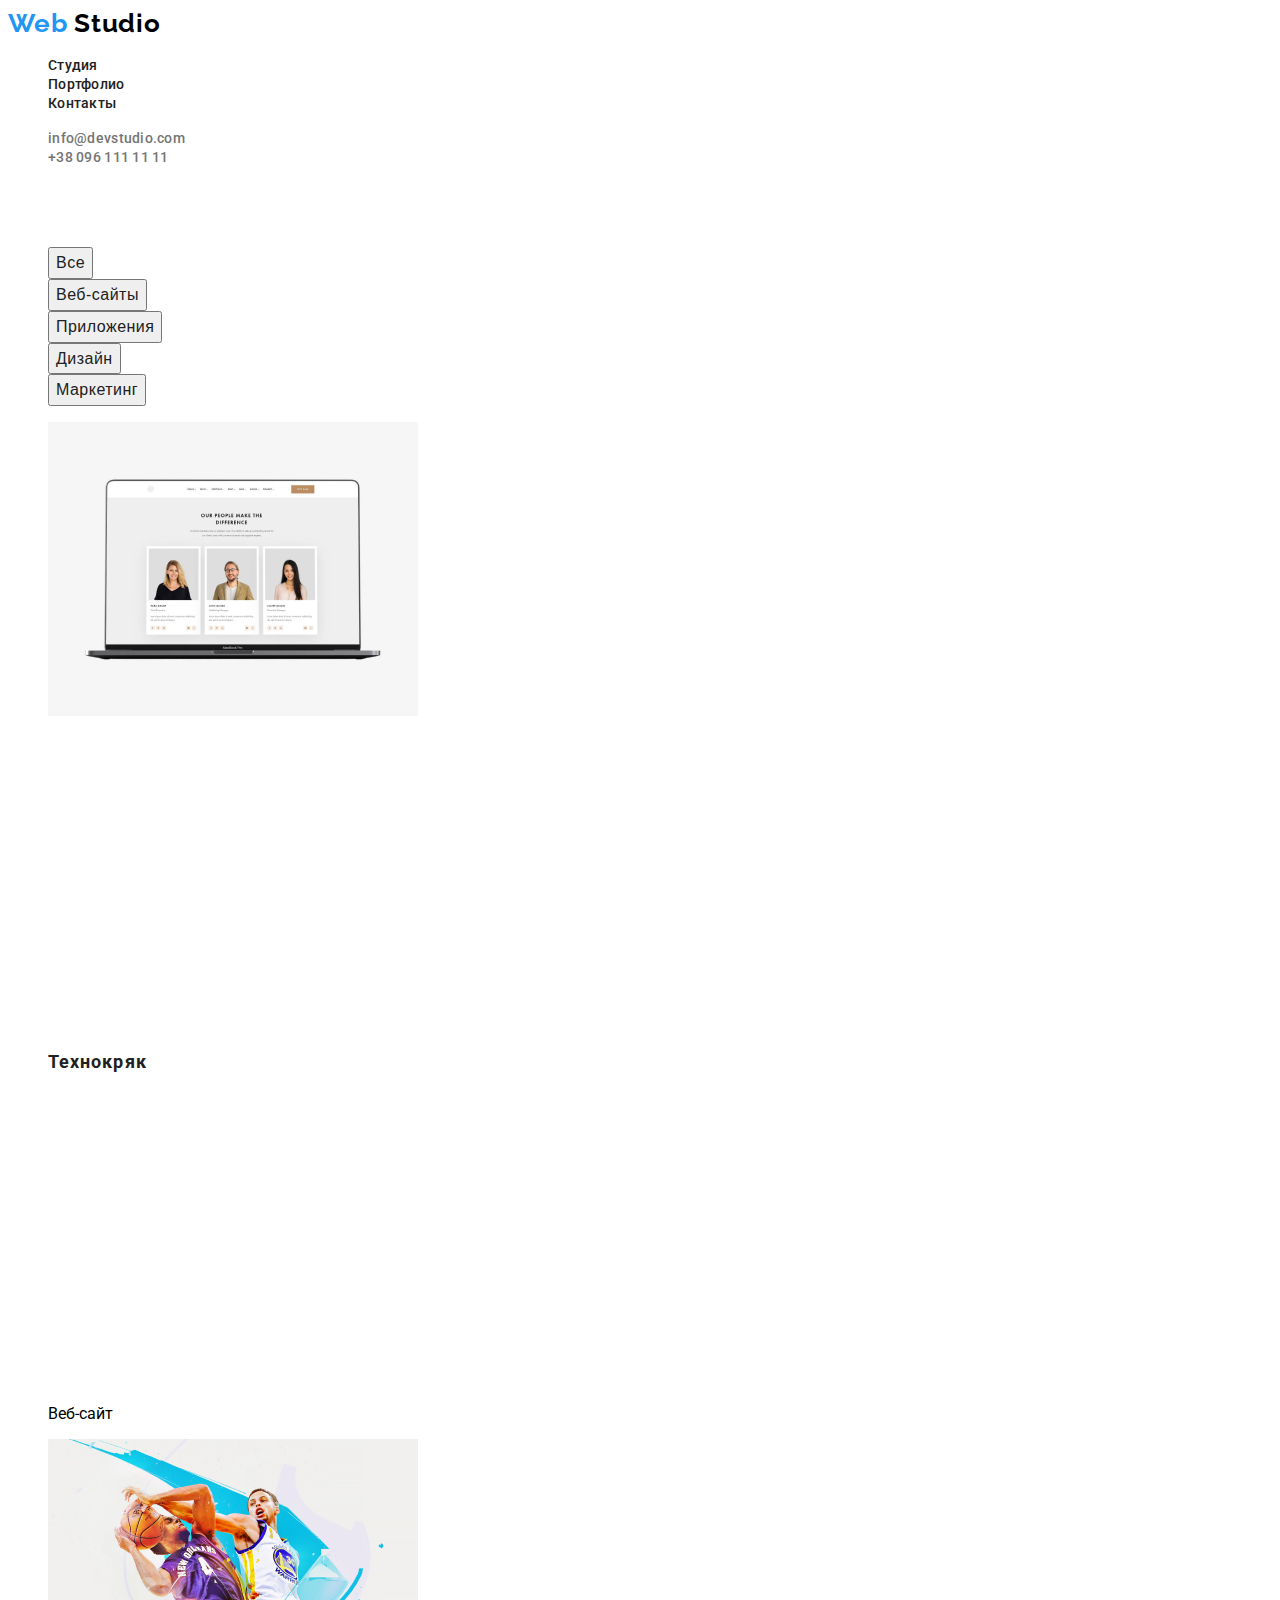
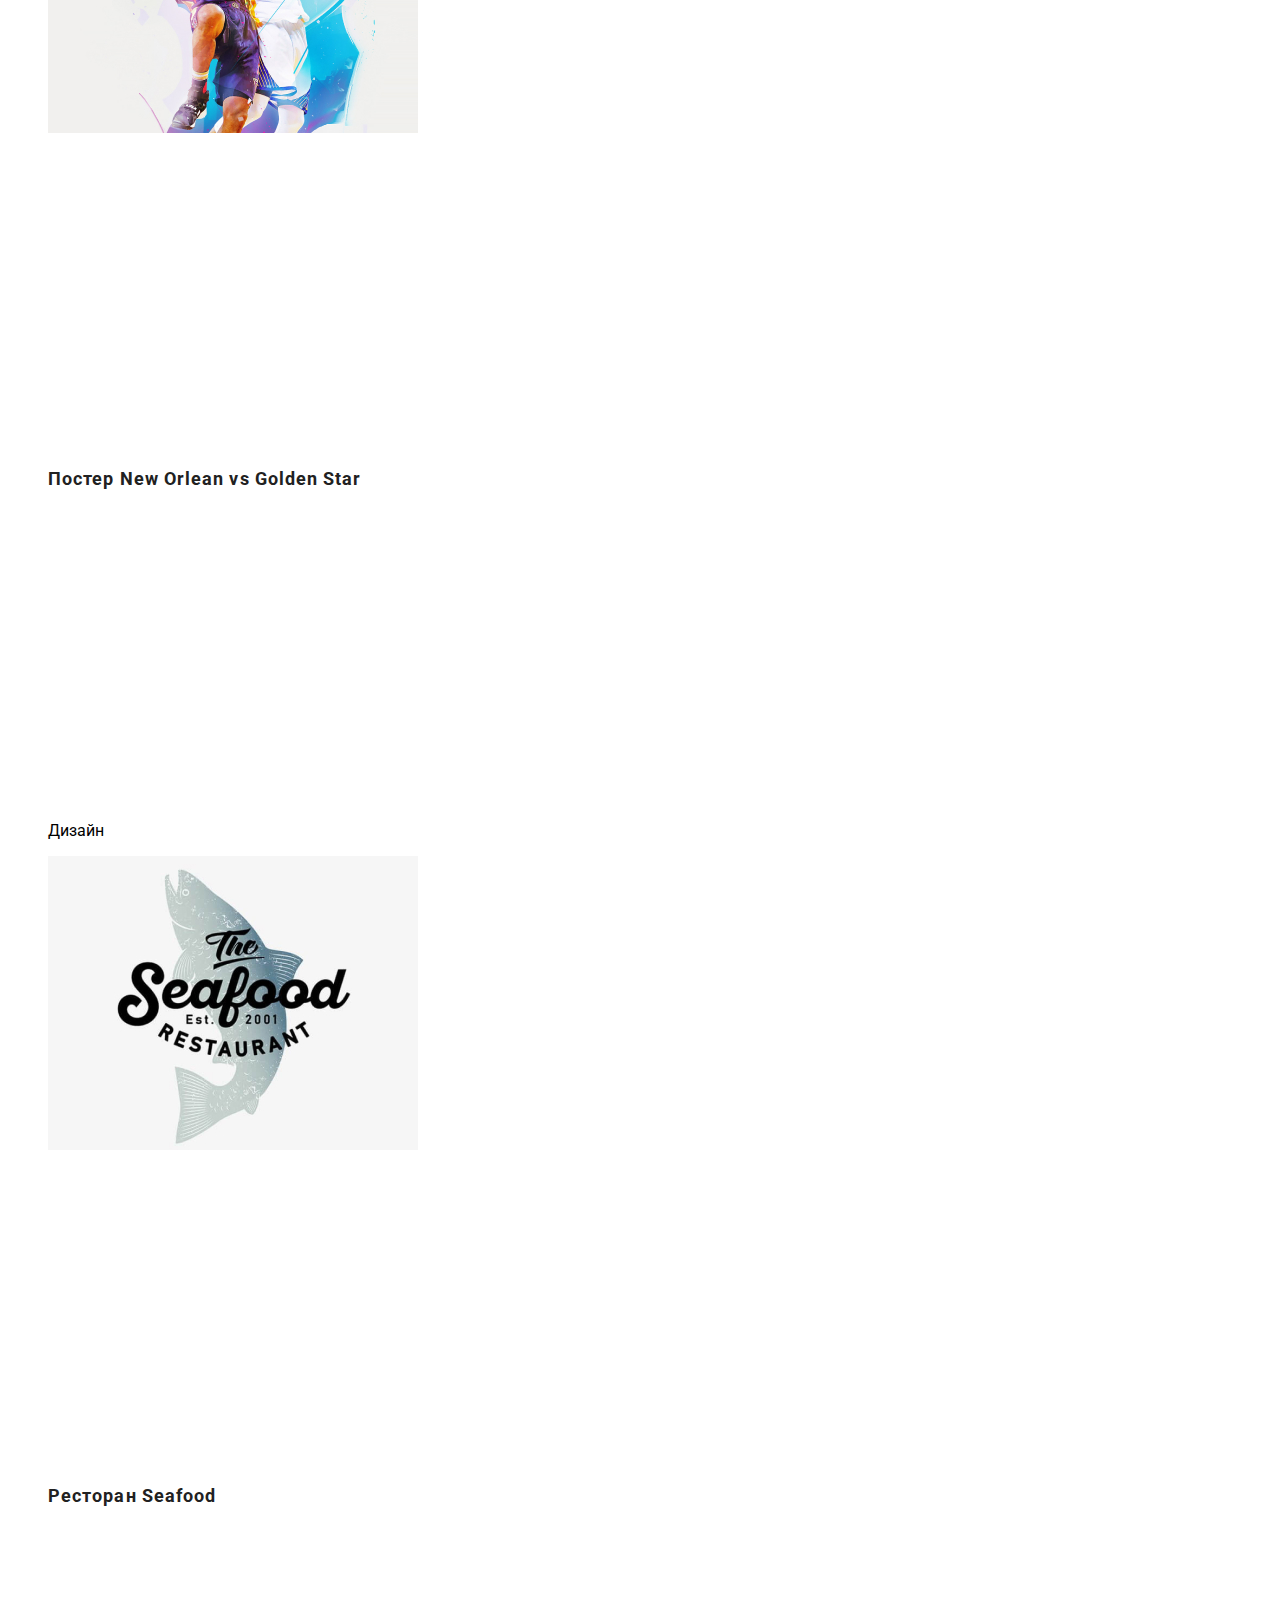
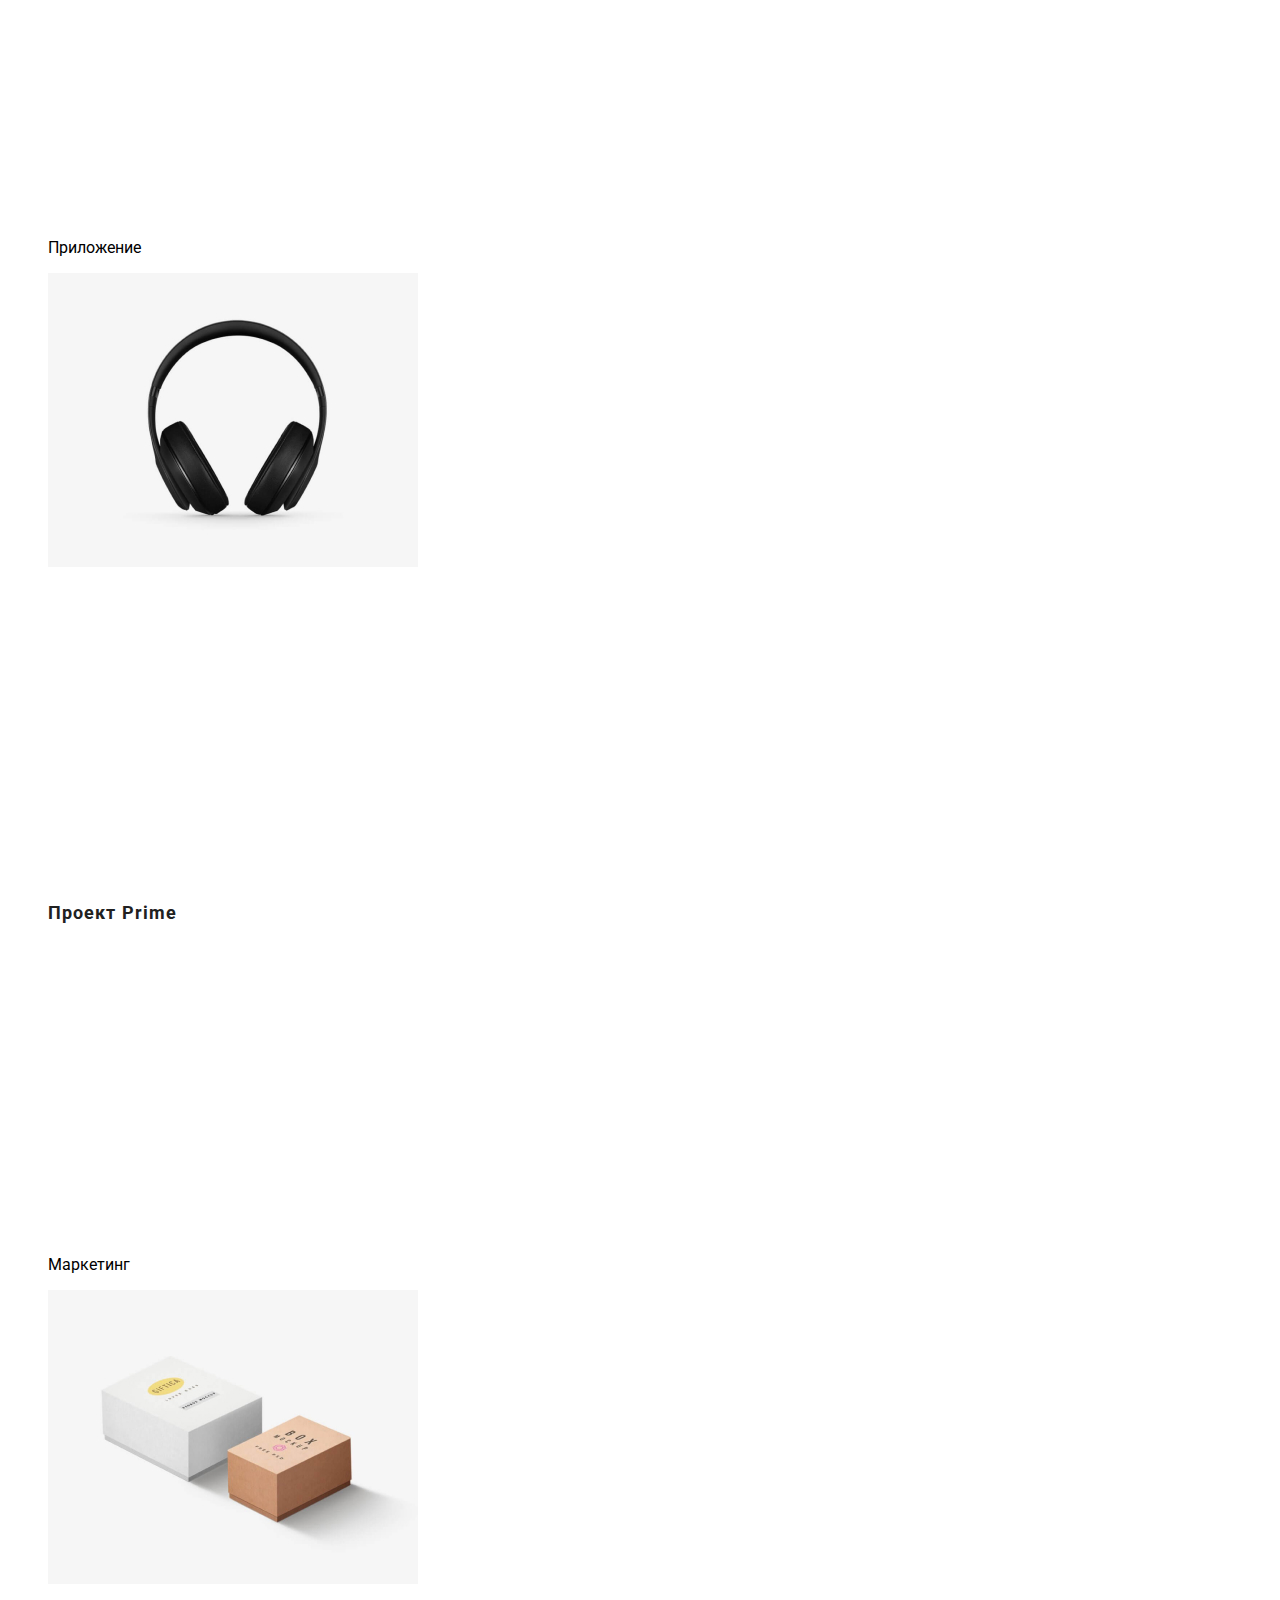
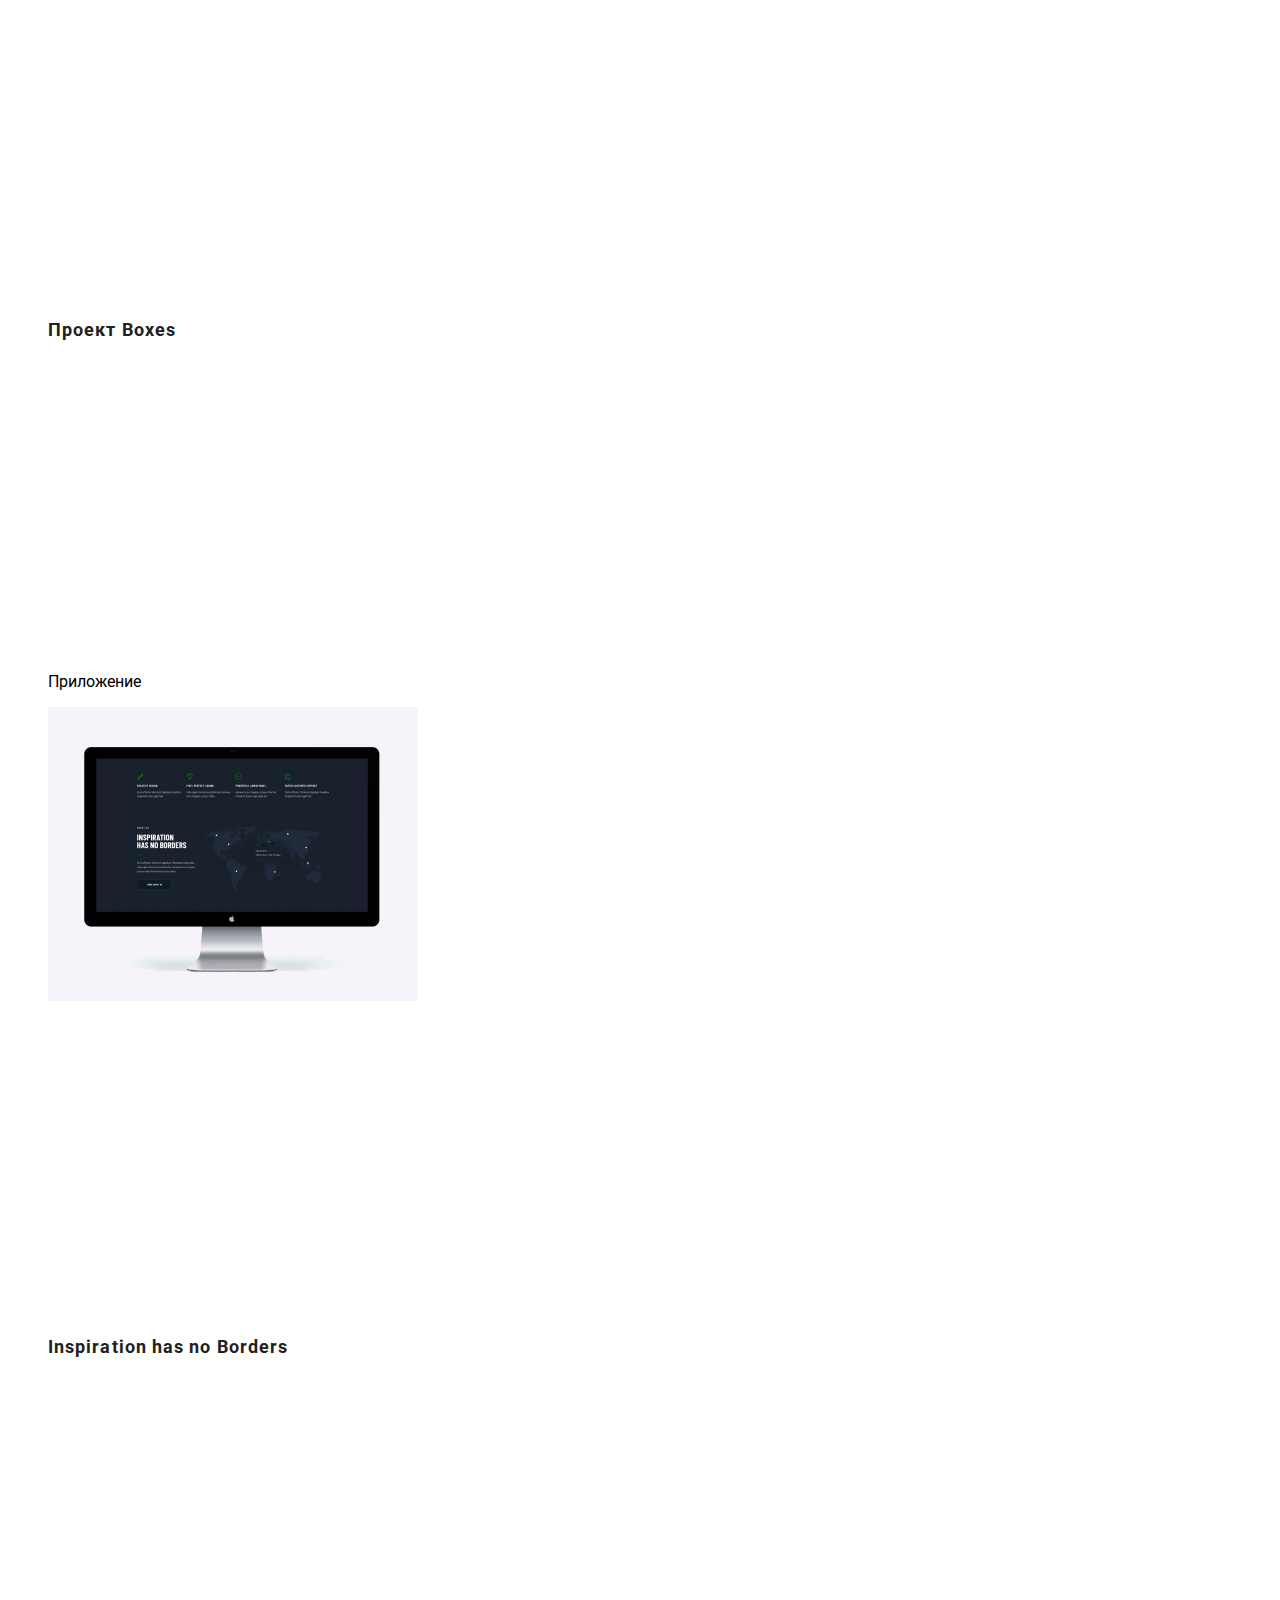
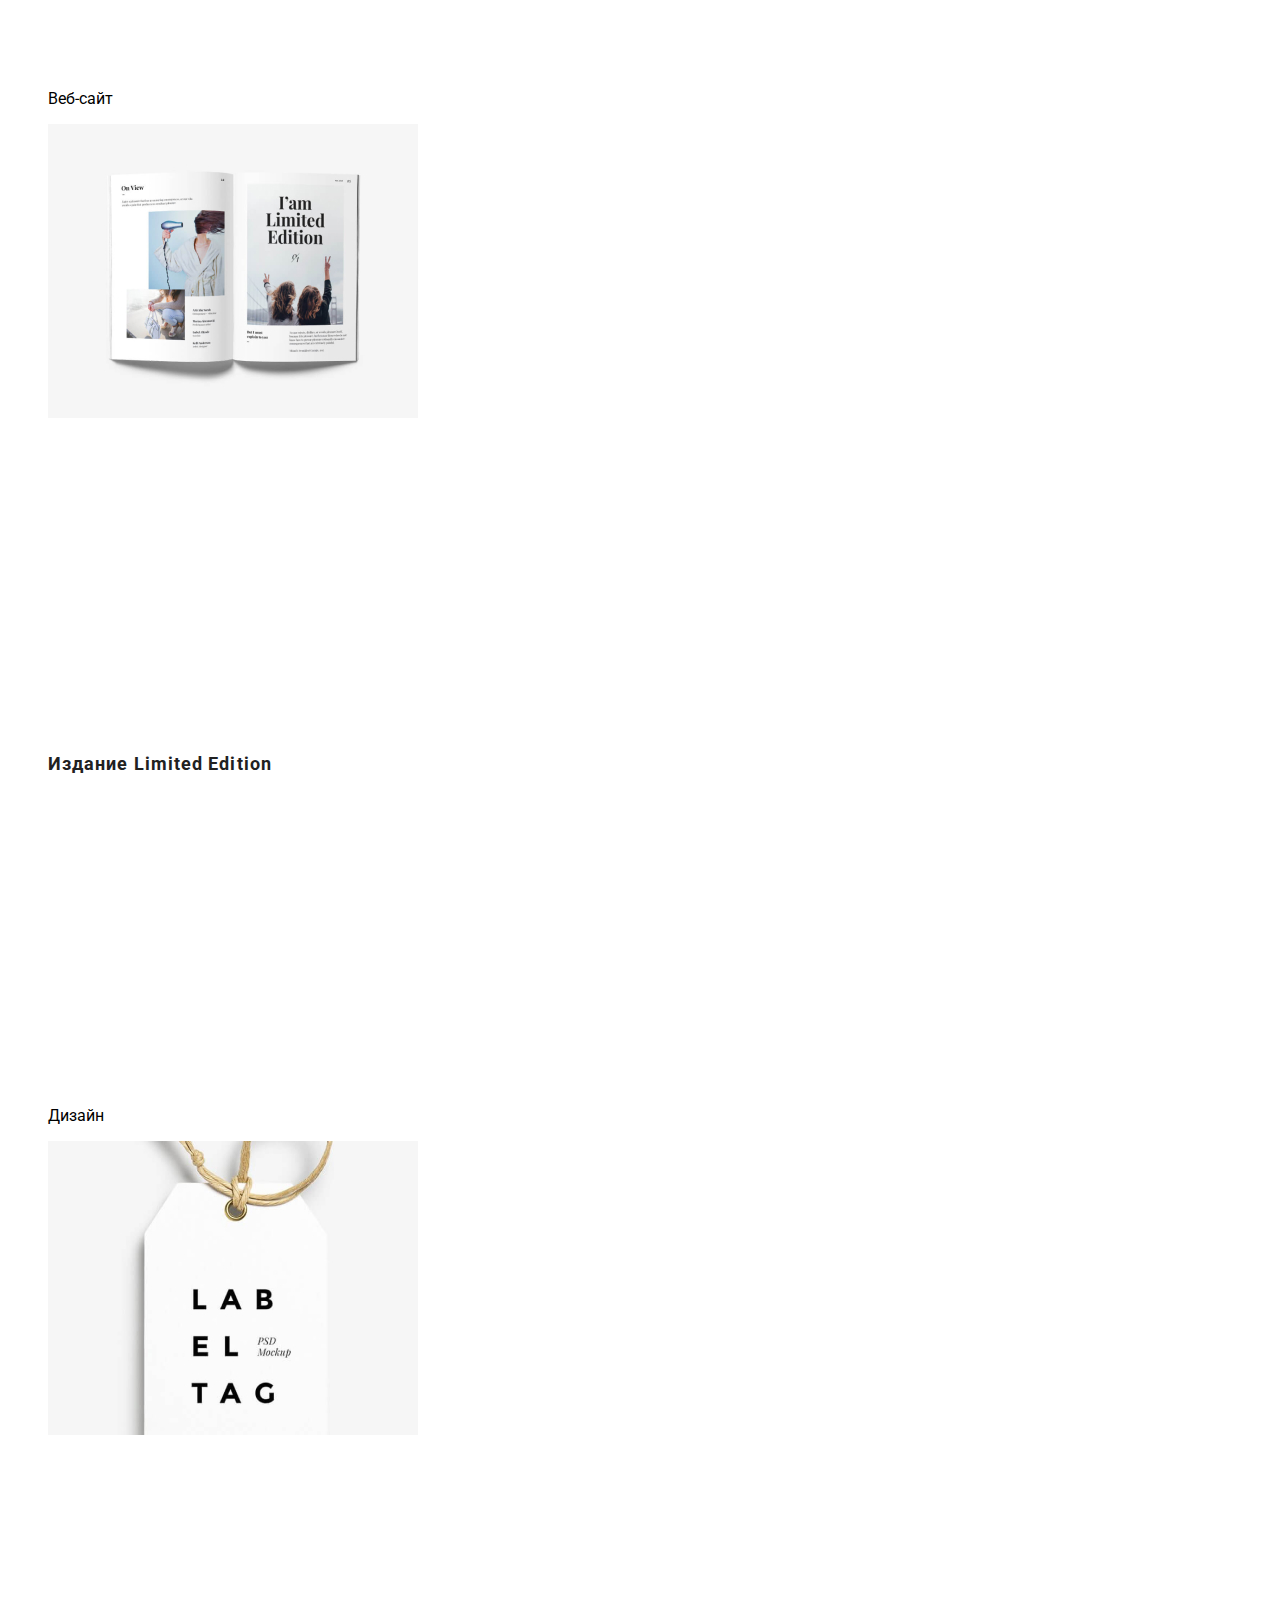
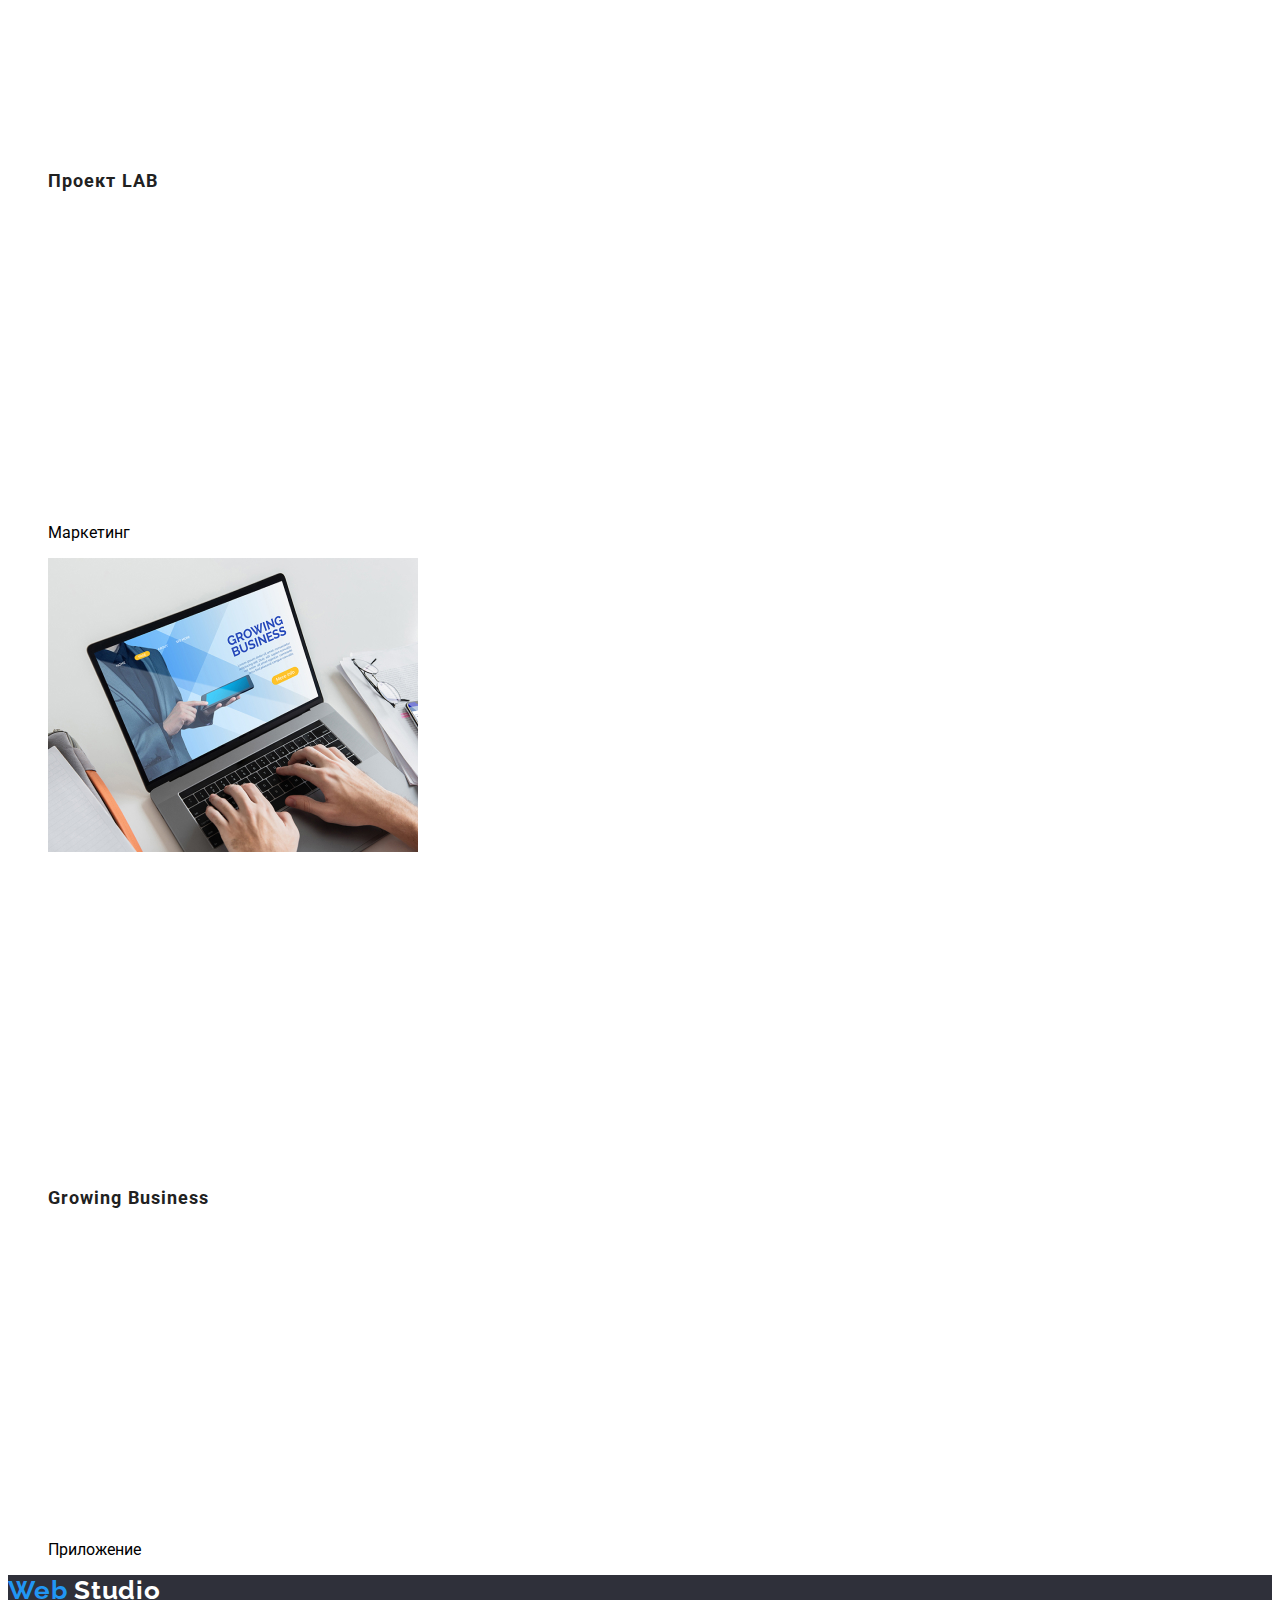
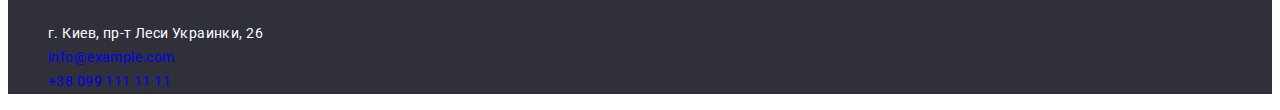
==== commit d0ee4662: "secondary  fixed bugs" ====
--- a/portfolio.html
+++ b/portfolio.html
@@ -22,7 +22,7 @@
         </a>
         <ul class="menu list">
           <li class="menu-item">
-            <a class="menu-link" href="#studio">Студия</a>
+            <a class="menu-link link" href="./index.html">Студия</a>
           </li>
           <li class="menu-item">
             <a class="menu-link link" href="">Портфолио</a>
--- a/css/styles.css
+++ b/css/styles.css
@@ -164,7 +164,7 @@
 .name-project {
   font-weight: 700;
   font-size: 18px;
-  line-height: 32;
+  line-height: 36;
   letter-spacing: 0.06em;
   color: #212121;
 }
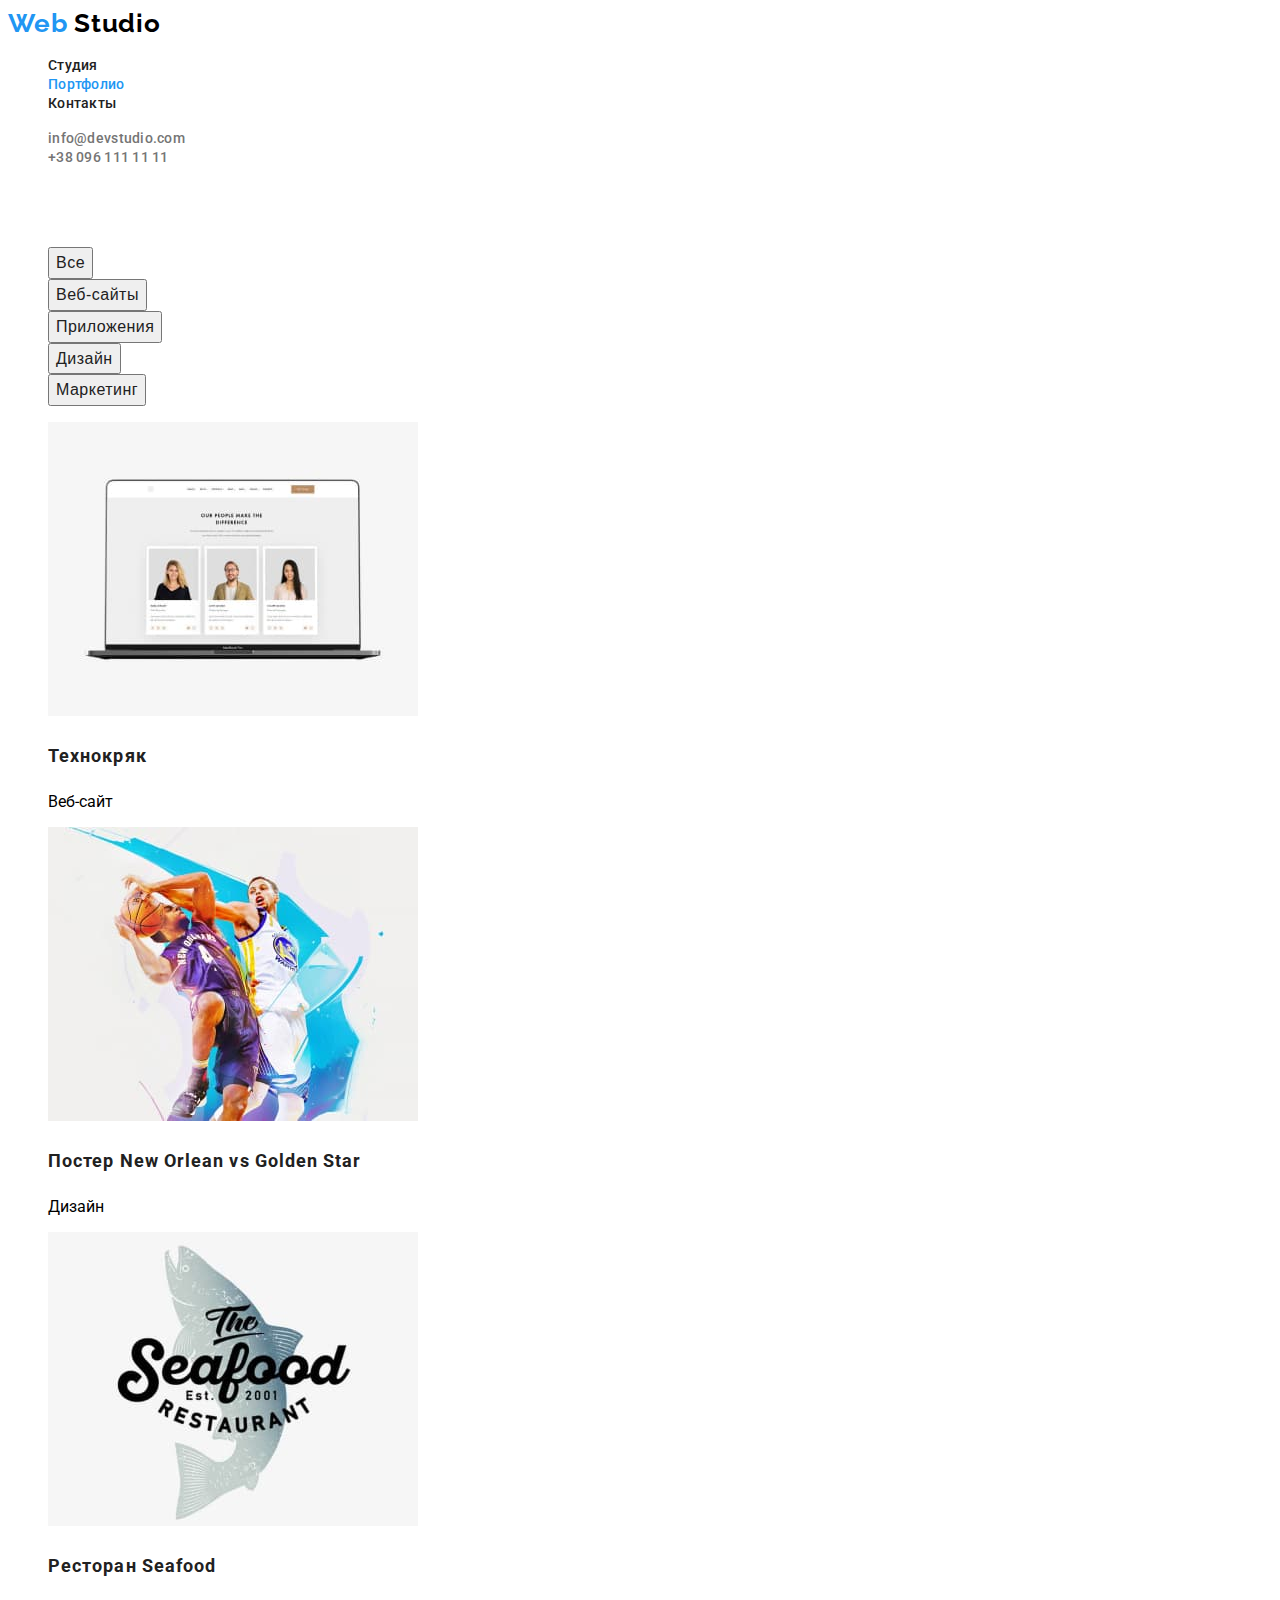
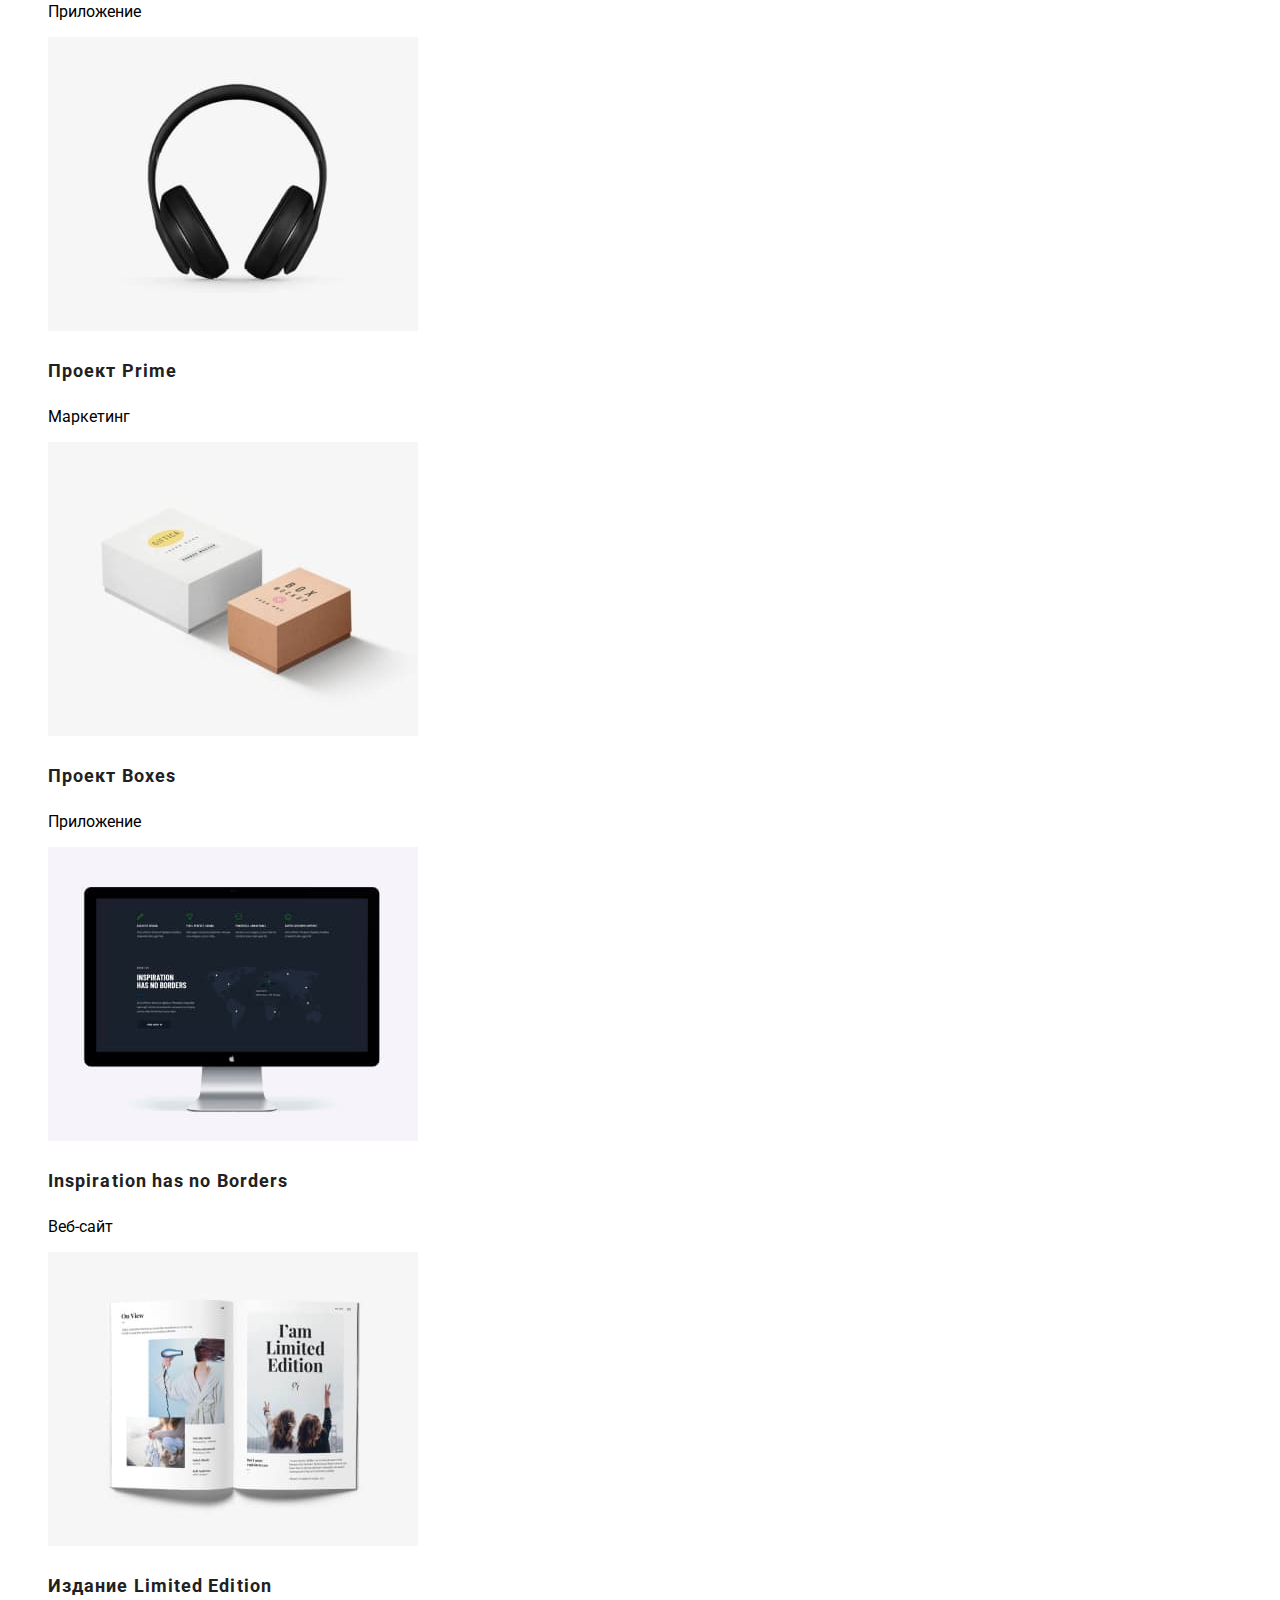
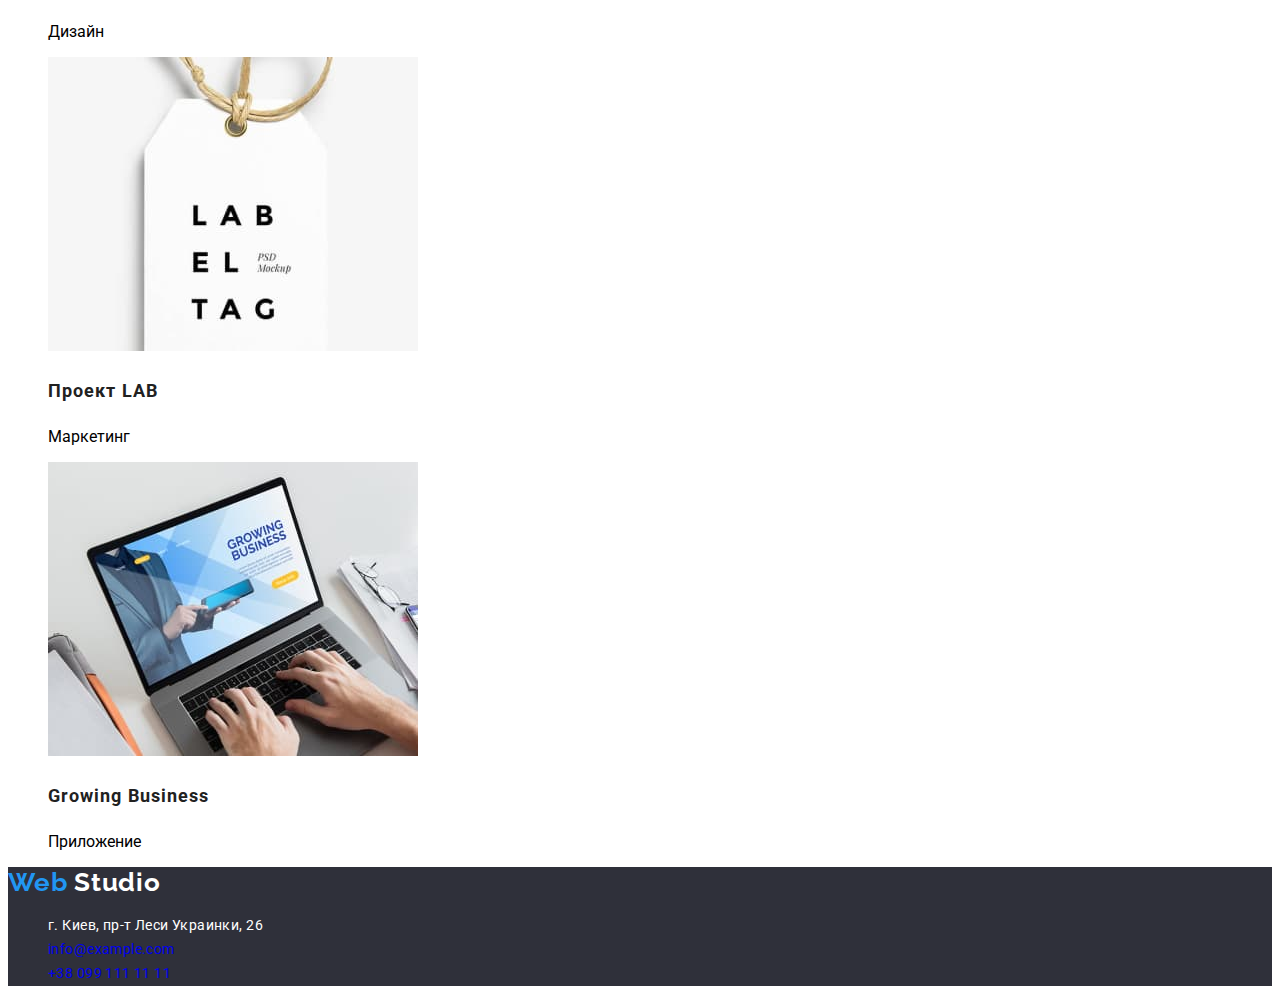
==== commit 49a9fad8: "fixed bugs" ====
--- a/portfolio.html
+++ b/portfolio.html
@@ -5,6 +5,13 @@
     <meta http-equiv="X-UA-Compatible" content="IE=edge" />
     <meta name="viewport" content="width=device-width, initial-scale=1.0" />
     <title>Портфолио</title>
+    <link
+      rel="stylesheet"
+      href="https://cdnjs.cloudflare.com/ajax/libs/modern-normalize/1.1.0/modern-normalize.min.css"
+      integrity="sha512-wpPYUAdjBVSE4KJnH1VR1HeZfpl1ub8YT/NKx4PuQ5NmX2tKuGu6U/JRp5y+Y8XG2tV+wKQpNHVUX03MfMFn9Q=="
+      crossorigin="anonymous"
+      referrerpolicy="no-referrer"
+    />
     <link rel="preconnect" href="https://fonts.googleapis.com" />
     <link rel="preconnect" href="https://fonts.gstatic.com" crossorigin />
     <link
@@ -25,7 +32,7 @@
             <a class="menu-link link" href="./index.html">Студия</a>
           </li>
           <li class="menu-item">
-            <a class="menu-link link" href="">Портфолио</a>
+            <a class="menu-link link accent" href="">Портфолио</a>
           </li>
           <li class="menu-item">
             <a class="menu-link link" href="#contacts">Контакты</a>
--- a/css/styles.css
+++ b/css/styles.css
@@ -21,6 +21,9 @@
 }
 .menu-link:hover,
 .menu-link:focus {
+  color: #2196f3;
+}
+.accent {
   color: #2196f3;
 }
 
@@ -164,7 +167,7 @@
 .name-project {
   font-weight: 700;
   font-size: 18px;
-  line-height: 36;
+  line-height: 2;
   letter-spacing: 0.06em;
   color: #212121;
 }
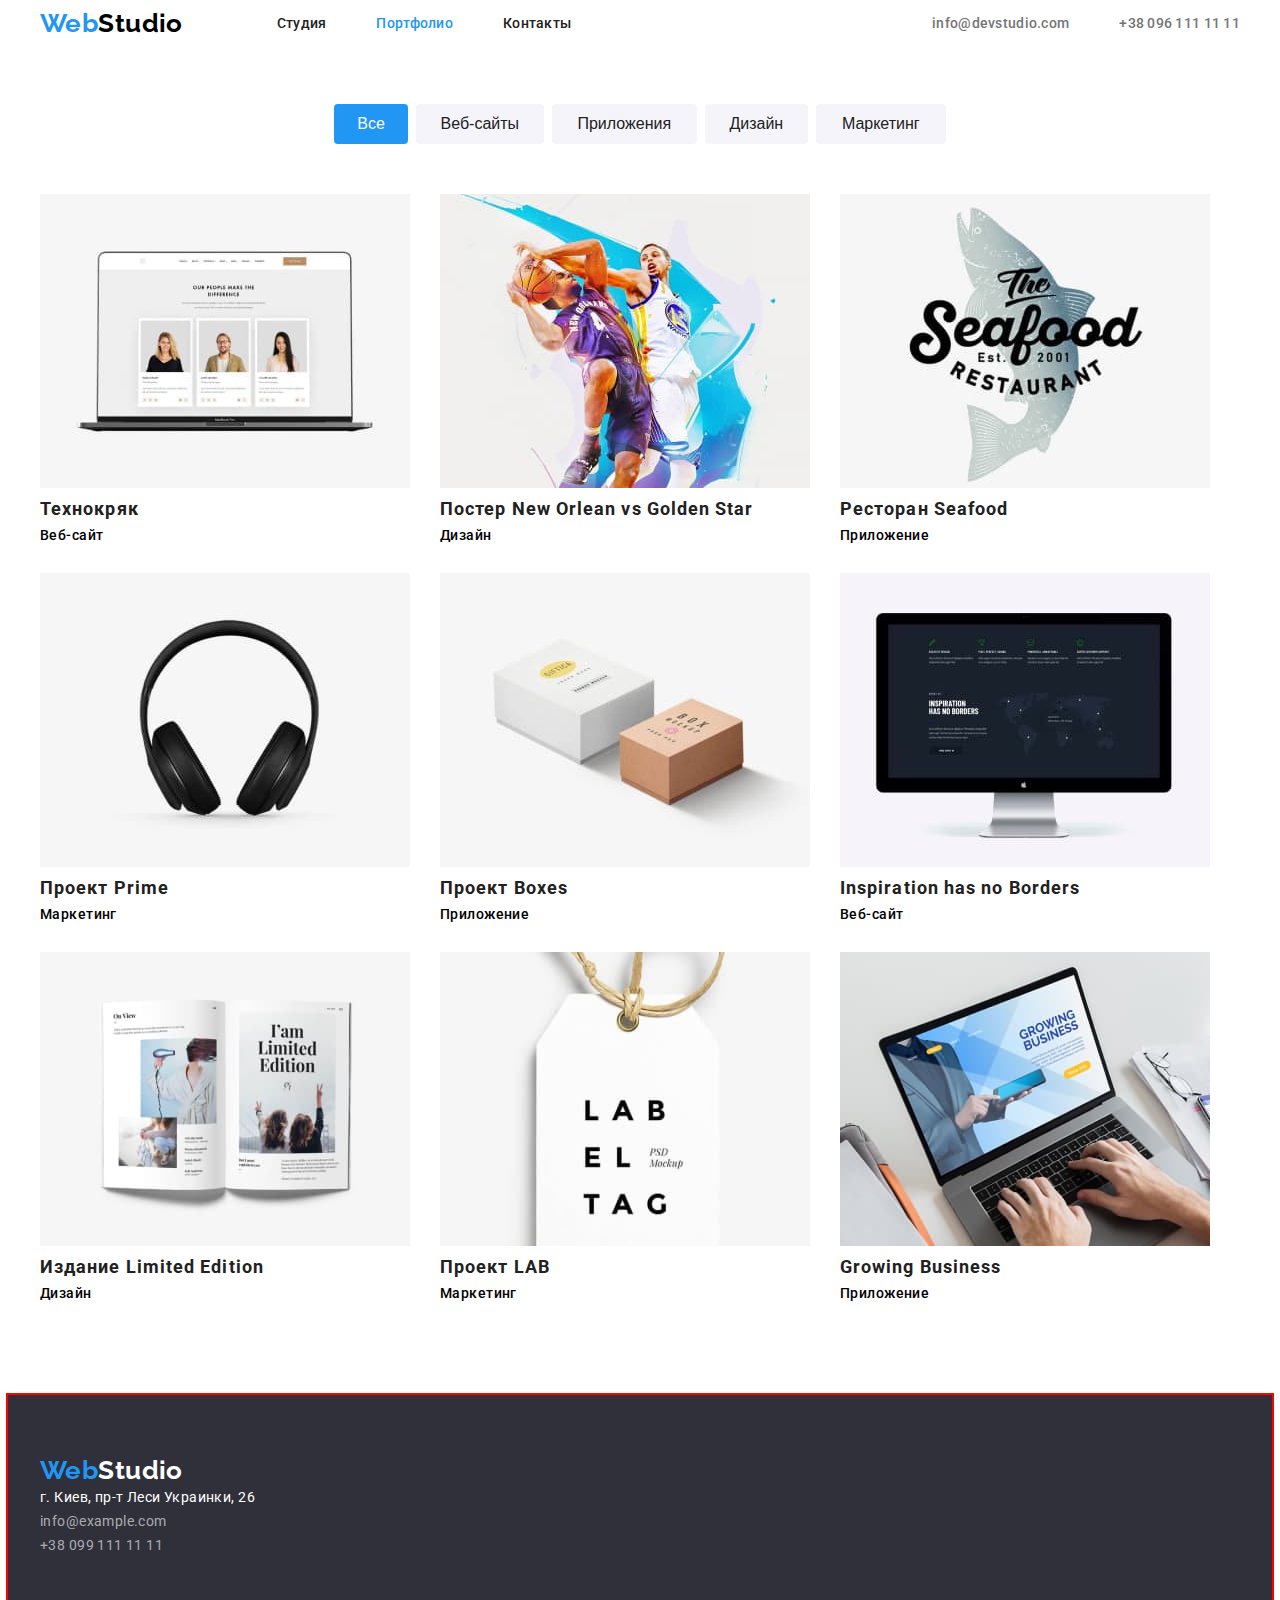
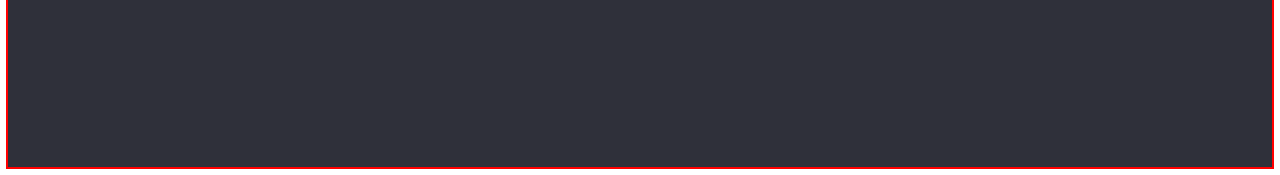
==== commit f0bd9e38: "fixed bugs, did the next step" ====
--- a/portfolio.html
+++ b/portfolio.html
@@ -14,191 +14,141 @@
     />
     <link rel="preconnect" href="https://fonts.googleapis.com" />
     <link rel="preconnect" href="https://fonts.gstatic.com" crossorigin />
-    <link
-      href="https://fonts.googleapis.com/css2?family=Raleway:wght@700&family=Roboto:wght@400;500;700;900&display=swap"
-      rel="stylesheet"
-    />
+    <link href="https://fonts.googleapis.com/css2?family=Raleway:wght@700&family=Roboto:wght@400;500;700;900&display=swap" rel="stylesheet" />
     <link rel="stylesheet" href="./css/styles.css" />
   </head>
   <body>
+    <!--Header-->
     <header>
-      <nav>
-        <a class="logo link" href="" lang="en">
-          Web
-          <span class="logo-theme-dark">Studio</span>
-        </a>
-        <ul class="menu list">
-          <li class="menu-item">
-            <a class="menu-link link" href="./index.html">Студия</a>
+      <div class="container header">
+        <nav class="nav">
+          <a class="logo link" href="" lang="en"> Web<span class="logo-theme-dark">Studio</span> </a>
+          <ul class="menu list">
+            <li class="menu-item">
+              <a class="menu-link link" href="./index.html">Студия</a>
+            </li>
+            <li class="menu-item">
+              <a class="menu-link link current">Портфолио</a>
+            </li>
+            <li class="menu-item">
+              <a class="menu-link link" href="#contacts">Контакты</a>
+            </li>
+          </ul>
+        </nav>
+        <ul class="list header-contacs">
+          <li>
+            <a class="contact-mail link" href="mailto:info@devstudio.com">
+              info@devstudio.com
+            </a>
           </li>
-          <li class="menu-item">
-            <a class="menu-link link accent" href="">Портфолио</a>
-          </li>
-          <li class="menu-item">
-            <a class="menu-link link" href="#contacts">Контакты</a>
+          <li>
+            <a class="contact-phone-number link" href="tel:+380961111111">
+              +38 096 111 11 11
+            </a>
           </li>
         </ul>
-      </nav>
-      <ul class="list">
-        <li>
-          <a class="contact-mail link" href="mailto:info@devstudio.com">
-            info@devstudio.com
-          </a>
-        </li>
-        <li>
-          <a class="contact-phone-number link" href="tel:+380961111111">
-            +38 096 111 11 11
-          </a>
-        </li>
-      </ul>
+      </div>
     </header>
+    <!--Portfolio-->
     <main>
       <h1 class="title-projects">Портфолио</h1>
       <section class="projects">
-        <ul class="list">
-          <li><button class="themes-link" type="button">Все</button></li>
-          <li><button class="themes-link" type="button">Веб-сайты</button></li>
-          <li><button class="themes-link" type="button">Приложения</button></li>
-          <li><button class="themes-link" type="button">Дизайн</button></li>
-          <li><button class="themes-link" type="button">Маркетинг</button></li>
-        </ul>
-        <ul class="list">
-          <li class="our-projects">
-            <img
-              src="./images/portfolio/технокряк.jpg"
-              width="370"
-              height="294"
-              alt="фото людей на экране ноутбука"
-            />
-            <h3 class="name-project">Технокряк</h3>
-            <p class="type-project">Веб-сайт</p>
-          </li>
-          <li class="our-projects">
-            <img
-              src="./images/portfolio/New-Orlean-vs-Golden-Star.jpg"
-              width="370"
-              height="294"
-              alt="мужчины играют в баскетбол"
-            />
-            <h3 class="name-project">
-              Постер
-              <span lang="en">New Orlean vs Golden Star</span>
-            </h3>
-            <p class="type-project">Дизайн</p>
-          </li>
-          <li class="our-projects">
-            <img
-              src="./images/portfolio/Seafood.jpg"
-              width="370"
-              height="294"
-              alt="логотип ресторана"
-            />
-            <h3 class="name-project">
-              Ресторан
-              <span lang="en">Seafood</span>
-            </h3>
-            <p class="type-project">Приложение</p>
-          </li>
-          <li class="our-projects">
-            <img
-              src="./images/portfolio/Prime.jpg"
-              width="370"
-              height="294"
-              alt="изображение наушников"
-            />
-            <h3 class="name-project">
-              Проект
-              <span lang="en">Prime</span>
-            </h3>
-            <p class="type-project">Маркетинг</p>
-          </li>
-          <li class="our-projects">
-            <img
-              src="./images/portfolio/Boxes.jpg"
-              width="370"
-              height="294"
-              alt="две коробки"
-            />
-            <h3 class="name-project">
-              Проект
-              <span lang="en">Boxes</span>
-            </h3>
-            <p class="type-project">Приложение</p>
-          </li>
-          <li class="our-projects">
-            <img
-              src="./images/portfolio/Inspiration-has-no-Border.jpg"
-              width="370"
-              height="294"
-              alt="изображение сайта на мониторе"
-            />
-            <h3 class="name-project" lang="en">Inspiration has no Borders</h3>
-            <p class="type-project">Веб-сайт</p>
-          </li>
-          <li class="our-projects">
-            <img
-              src="./images/portfolio/Limited-Edition.jpg"
-              width="370"
-              height="294"
-              alt="раскрытый журнал"
-            />
-            <h3 class="name-project">
-              Издание
-              <span lang="en">Limited Edition</span>
-            </h3>
-            <p class="type-project">Дизайн</p>
-          </li>
-          <li class="our-projects">
-            <img
-              src="./images/portfolio/LAB.jpg"
-              width="370"
-              height="294"
-              alt="ярлык с логотипом"
-            />
-            <h3 class="name-project">
-              Проект
-              <span lang="en">LAB</span>
-            </h3>
-            <p class="type-project">Маркетинг</p>
-          </li>
-          <li class="our-projects">
-            <img
-              src="./images/portfolio/Growing-Business.jpg"
-              width="370"
-              height="294"
-              alt="мужские руки на клавиатуре ноутбука"
-            />
-            <h3 class="name-project" lang="en">Growing Business</h3>
-            <p class="type-project">Приложение</p>
-          </li>
-        </ul>
+        <div class="container">
+          <ul class="list themes">
+            <li><button class="themes-button active" type="button">Все</button></li>
+            <li><button class="themes-button second" type="button">Веб-сайты</button></li>
+            <li><button class="themes-button third" type="button">Приложения</button></li>
+            <li><button class="themes-button fourth" type="button">Дизайн</button></li>
+            <li><button class="themes-button fifth" type="button">Маркетинг</button></li>
+          </ul>
+          <ul class="list portfolio">
+            <li class="our-projects">
+              <img src="./images/portfolio/технокряк.jpg" width="370" height="294" alt="фото людей на экране ноутбука" />
+              <h2 class="name-project">Технокряк</h2>
+              <p class="type-project">Веб-сайт</p>
+            </li>
+            <li class="our-projects">
+              <img src="./images/portfolio/New-Orlean-vs-Golden-Star.jpg" width="370" height="294" alt="мужчины играют в баскетбол" />
+              <h2 class="name-project">
+                Постер
+                <span lang="en">New Orlean vs Golden Star</span>
+              </h2>
+              <p class="type-project">Дизайн</p>
+            </li>
+            <li class="our-projects">
+              <img src="./images/portfolio/Seafood.jpg" width="370" height="294" alt="логотип ресторана" />
+              <h2 class="name-project">
+                Ресторан
+                <span lang="en">Seafood</span>
+              </h2>
+              <p class="type-project">Приложение</p>
+            </li>
+            <li class="our-projects">
+              <img src="./images/portfolio/Prime.jpg" width="370" height="294" alt="изображение наушников" />
+              <h2 class="name-project">
+                Проект
+                <span lang="en">Prime</span>
+              </h2>
+              <p class="type-project">Маркетинг</p>
+            </li>
+            <li class="our-projects">
+              <img src="./images/portfolio/Boxes.jpg" width="370" height="294" alt="две коробки" />
+              <h2 class="name-project">
+                Проект
+                <span lang="en">Boxes</span>
+              </h2>
+              <p class="type-project">Приложение</p>
+            </li>
+            <li class="our-projects">
+              <img src="./images/portfolio/Inspiration-has-no-Border.jpg" width="370" height="294" alt="изображение сайта на мониторе" />
+              <h2 class="name-project" lang="en">Inspiration has no Borders</h2>
+              <p class="type-project">Веб-сайт</p>
+            </li>
+            <li class="our-projects">
+              <img src="./images/portfolio/Limited-Edition.jpg" width="370" height="294" alt="раскрытый журнал" />
+              <h2 class="name-project">
+                Издание
+                <span lang="en">Limited Edition</span>
+              </h2>
+              <p class="type-project">Дизайн</p>
+            </li>
+            <li class="our-projects">
+              <img src="./images/portfolio/LAB.jpg" width="370" height="294" alt="ярлык с логотипом" />
+              <h2 class="name-project">
+                Проект
+                <span lang="en">LAB</span>
+              </h2>
+              <p class="type-project">Маркетинг</p>
+            </li>
+            <li class="our-projects">
+              <img src="./images/portfolio/Growing-Business.jpg" width="370" height="294" alt="мужские руки на клавиатуре ноутбука" />
+              <h2 class="name-project" lang="en">Growing Business</h2>
+              <p class="type-project">Приложение</p>
+            </li>
+          </ul>
+        </div>
       </section>
     </main>
-    <footer id="contacts">
-      <a class="logo link" href="" lang="en">
-        Web
-        <span class="logo-theme-light">Studio</span>
-      </a>
-      <address>
-        <ul class="contact-list list">
-          <li class="contact-list-item">
-            <a
-              class="link location"
-              href="https://goo.gl/maps/EiWbAoDr9SkQRKCE8"
-              target="_blank"
-              rel="noopener noreferrer"
-            >
-              г. Киев, пр-т Леси Украинки, 26
-            </a>
-          </li>
-          <li class="contact-list-item">
-            <a class="link" href="mailto:info@example.com">info@example.com</a>
-          </li>
-          <li class="contact-list-item">
-            <a class="link" href="tel:+380991111111">+38 099 111 11 11</a>
-          </li>
-        </ul>
-      </address>
+    <!--Footer-->
+    <footer id="contacts" class="footer">
+      <div class="container">
+        <a class="logo link" href="" lang="en"> Web<span class="logo-theme-light">Studio</span> </a>
+        <address>
+          <ul class="contact list">
+            <li>
+              <a class="contact-item link location" href="https://goo.gl/maps/EiWbAoDr9SkQRKCE8" target="_blank" rel="noopener noreferrer">
+                г. Киев, пр-т Леси Украинки, 26
+              </a>
+            </li>
+            <li>
+              <a class="contact-item link" href="mailto:info@example.com">info@example.com</a>
+            </li>
+            <li>
+              <a class="contact-item link" href="tel:+380991111111">+38 099 111 11 11</a>
+            </li>
+          </ul>
+        </address>
+      </div>
     </footer>
   </body>
 </html>
--- a/css/styles.css
+++ b/css/styles.css
@@ -1,191 +1,382 @@
+/*Variales*/
 :root {
   --main-font: 'Roboto', sans-serif;
   --secondary-font: 'Raleway', sans-serif;
+
+  --main-color: #212121;
+  --secondary-color: #757575;
+  --accent-color: #2196f3;
+  --color-light: #ffffff;
+  --primary-background-color: #ffffff;
+  --secondary-background-color: #2f303a;
+  --third-background-color: #f5f4fa;
+  --hover-backgrund-color: #188ce8;
+  --logo-dark-color: #000000;
+  --contact-color: rgba(255, 255, 255, 0.6);
+}
+
+/*Global Styles*/
+html {
+  scroll-behavior: smooth;
+}
+body {
+  font-family: var(--main-font);
+  font-size: 14px;
+  font-weight: 500;
+  letter-spacing: 0.03em;
+
+  background-color: var(--primary-background-color);
 }
 .link {
   text-decoration: none;
 }
 .list {
+  padding: 0;
+  margin: 0;
   list-style: none;
 }
-body {
-  font-family: var(--main-font);
-}
-/*============ HEADER ============*/
+.container {
+  max-width: 1200px;
+  margin: 0 auto;
+  padding-left: 15px;
+  padding-right: 15px;
+}
+h1,
+h2,
+h3,
+p {
+  margin-top: 0;
+  margin-bottom: 0;
+}
+
+/*Common Styles*/
+.logo {
+  display: flex;
+  margin-left: 0;
+  margin-right: 0;
+  padding-right: 0;
+  padding-left: 0;
+
+  font-family: var(--secondary-font);
+  font-weight: 700;
+  font-size: 26px;
+  line-height: 1.19;
+  max-width: 145px;
+  color: var(--accent-color);
+}
+.logo-theme-dark {
+  color: var(--logo-dark-color);
+}
+.logo-theme-light {
+  color: var(--color-light);
+}
+.subtitle {
+  font-weight: 700;
+  font-size: 36px;
+  line-height: 1.17;
+  text-align: center;
+  color: var(--main-color);
+}
+
+/*Header*/
+.header {
+  display: flex;
+  align-items: center;
+  margin: auto;
+  margin-bottom: 32px;
+  justify-content: space-between;
+}
+.nav {
+  display: flex;
+  align-items: center;
+}
 .menu-link {
-  font-weight: 500;
   font-size: 14px;
   line-height: 1.14;
   letter-spacing: 0.02em;
-  color: #212121;
+  color: var(--main-color);
 }
 .menu-link:hover,
 .menu-link:focus {
-  color: #2196f3;
-}
-.accent {
-  color: #2196f3;
-}
-
+  color: var(--accent-color);
+}
+.current {
+  color: var(--accent-color);
+}
+.header-contacs {
+  display: flex;
+}
 .contact-mail {
-  font-weight: 500;
-  font-size: 14px;
   line-height: 1.14;
   letter-spacing: 0.02em;
-  color: #757575;
+  color: var(--secondary-color);
 }
 .contact-mail:hover,
 .contact-mail:focus {
-  color: #2196f3;
-}
-
+  color: var(--accent-color);
+}
 .contact-phone-number {
-  font-weight: 500;
-  font-size: 14px;
   line-height: 1.14;
   letter-spacing: 0.02em;
-  color: #757575;
+  color: var(--secondary-color);
+
+  margin-left: 50px;
 }
 .contact-phone-number:hover,
 .contact-phone-number:focus {
-  color: #2196f3;
-}
-/*============ /HEADER ============*/
-/*============ HERO ============*/
+  color: var(--accent-color);
+}
+.menu.list {
+  display: flex;
+  margin-left: 94px;
+}
+.menu-item {
+  margin-right: 50px;
+}
+.menu-item:last-child {
+  margin-right: 0;
+}
+/*Hero*/
 .hero {
-  background-color: #2f303a;
+  text-align: center;
+  margin-bottom: 94px;
+
+  background-color: var(--secondary-background-color);
 }
 .hero-title {
   font-weight: 900;
   font-size: 44px;
   line-height: 1.36;
-  text-align: center;
   letter-spacing: 0.06em;
   text-transform: uppercase;
+
+  display: block;
+  margin-top: 0;
+  margin-bottom: 30px;
+  padding-top: 200px;
+
+  color: var(--color-light);
+}
+.hero-btn {
+  display: inline-block;
+  border: 1px solid transparent;
+  border-radius: 4px;
+  padding: 10px 32px;
+  margin-bottom: 200px;
+  min-width: 200px;
+
+  font-weight: 700;
+  font-size: 16px;
+  line-height: 1.88;
+  letter-spacing: 0.06em;
+
+  color: var(--color-light);
+  background-color: var(--accent-color);
+  cursor: pointer;
+}
+.hero-btn:hover,
+.hero-btn:focus {
   color: #ffffff;
-}
-.modal-btn {
-  font-weight: 700;
-  font-size: 16px;
-  line-height: 1.88;
-  display: flex;
-  align-items: center;
-  text-align: center;
-  letter-spacing: 0.06em;
-  color: #ffffff;
-  background-color: #2196f3;
-  cursor: pointer;
-}
-.modal-btn:hover,
-.modal-btn:focus {
-  color: #ffffff;
-}
-/*============ /HERO ============*/
-/*============ COMPONENTS ============*/
-.logo {
-  font-family: var(--secondary-font);
-  font-weight: 700;
-  font-size: 26px;
-  line-height: 1.19;
-  letter-spacing: 0.03em;
-  color: #2196f3;
-}
-.logo-theme-dark {
-  color: black;
-}
-.logo-theme-light {
-  color: white;
+  background-color: var(--hover-backgrund-color);
+}
+
+/*Peculiarities*/
+.peculiarities {
+  display: flex;
+  justify-content: space-between;
+  margin-bottom: 94px;
+}
+.peculiarities-title {
+  margin-top: 0;
+  margin-bottom: 10px;
+  visibility: hidden;
+}
+.peculiarities-item {
+  margin-left: 30px;
+}
+.peculiarities-item:first-child {
+  margin-left: 0;
 }
 .peculiarities-subtitle {
   font-weight: 700;
-  font-size: 14px;
   line-height: 1.14;
-  letter-spacing: 0.03em;
   text-transform: uppercase;
-  color: #212121;
+
+  margin-top: 0;
+  margin-bottom: 10px;
+  color: var(--main-color);
 }
 .peculiarities-text {
   font-weight: 400;
-  font-size: 14px;
   line-height: 1.71;
-  letter-spacing: 0.03em;
-  color: #757575;
+
+  color: var(--secondary-color);
+}
+.peculiarities-text:not(:last-child) {
+  margin-bottom: 94px;
+}
+
+/*Activity*/
+.activity {
+  display: flex;
+  justify-content: space-between;
+  margin-bottom: 94px;
 }
 .subtitle {
-  font-weight: 700;
-  font-size: 36px;
-  line-height: 1.17;
-  text-align: center;
-  letter-spacing: 0.03em;
-  color: #212121;
-}
-.name-employee {
-  font-weight: 500;
+  margin-top: 0;
+  margin-bottom: 50px;
+  padding-top: 94px;
+}
+
+/*Team*/
+.team-section {
+  background-color: var(--third-background-color);
+  outline: 2px solid red;
+}
+.team {
+  display: flex;
+  justify-content: space-between;
+  padding-bottom: 94px;
+}
+.name {
   font-size: 16px;
   line-height: 1.19;
   text-align: center;
-  letter-spacing: 0.03em;
-  color: #212121;
-}
-.function-employee {
+  color: var(--main-color);
+
+  margin-top: 30px;
+  margin-bottom: 10px;
+}
+.function {
   font-weight: 400;
   font-size: 16px;
   line-height: 1.19;
   text-align: center;
-  letter-spacing: 0.03em;
-  color: #757575;
-}
-.contact-list-item {
+  color: var(--secondary-color);
+
+  margin-bottom: 30px;
+}
+
+/*Footer*/
+
+.contact-item {
   font-style: normal;
   font-weight: 400;
-  font-size: 14px;
   line-height: 1.71;
-  letter-spacing: 0.03em;
-  color: rgba(255, 255, 255, 0.6);
-}
-.contact-list-item:hover,
-.contact-list-item:focus {
-  color: #2196f3;
+  color: var(--contact-color);
+
+  margin-top: 9px;
+}
+.contact-item:hover,
+.contact-item:focus {
+  color: var(--accent-color);
+}
+.contact-item:first-child {
+  margin-top: 20px;
 }
 .location {
-  color: #ffffff;
-}
-.themes-link {
-  font-weight: 500;
+  color: var(--color-light);
+}
+footer {
+  background-color: var(--secondary-background-color);
+  height: 252px;
+  outline: 2px solid red;
+  align-items: center;
+  padding-top: 60px;
+  padding-bottom: 60px;
+}
+
+/*Portfolio*/
+.title-projects {
+  margin-top: 0;
+  margin-bottom: 0;
+  visibility: hidden;
+}
+.projects {
+}
+.themes {
+  display: flex;
+  align-items: center;
+  text-align: center;
+  margin: auto;
+  margin-bottom: 50px;
+  justify-content: center;
+}
+.portfolio {
+  display: flex;
+  flex-wrap: wrap;
+}
+.our-projects {
+  width: 370px;
+  margin-right: 30px;
+  margin-bottom: 30px;
+}
+.our-projects:nth-child(3n) {
+  margin-right: 0;
+}
+.our-projects:nth-last-child(-n + 3) {
+  margin-bottom: 94px;
+}
+
+.themes-button {
+  display: inline-block;
+  border-radius: 4px;
+  padding: 6px 22px;
+  margin-left: 8px;
+
   font-size: 16px;
   line-height: 1.62;
   text-align: center;
-  letter-spacing: 0.03em;
-  color: #212121;
+
+  color: var(--main-color);
+  background-color: var(--third-background-color);
+  border: 1px solid transparent;
   cursor: pointer;
 }
-.themes-link:hover,
-.themes-link:focus {
-  background-color: #2196f3;
-  color: #ffffff;
-}
+.themes-button:hover,
+.themes-button:focus {
+  background-color: var(--accent-color);
+  color: var(--color-light);
+}
+.themes-button.active {
+  min-width: 73px;
+  margin-left: 0;
+
+  background-color: var(--accent-color);
+  color: var(--color-light);
+}
+
+.second {
+  min-width: 128px;
+}
+
+.third {
+  min-width: 145px;
+}
+
+.fourth {
+  min-width: 103px;
+}
+
+.fifth {
+  min-width: 130px;
+  margin-right: 0;
+}
+
 .name-project {
   font-weight: 700;
   font-size: 18px;
   line-height: 2;
   letter-spacing: 0.06em;
-  color: #212121;
+
+  color: var(--main-color);
 }
 .type-projects {
   font-weight: 400;
   font-size: 16px;
   line-height: 1.9;
-  letter-spacing: 0.03em;
-  color: #757575;
-}
-/*============ /COMPONENTS ============*/
-/*============ FOOTER ============*/
-footer {
-  background-color: #2f303a;
-}
-/*============ /FOOTER ============*/
-/*============ PORTFOLIO ============*/
-.title-projects {
-  visibility: hidden;
-}
-/*============ /PORTFOLIO ============*/
+  color: var(--secondary-color);
+}
+.type-project:last-child {
+  margin-bottom: 0;
+}
